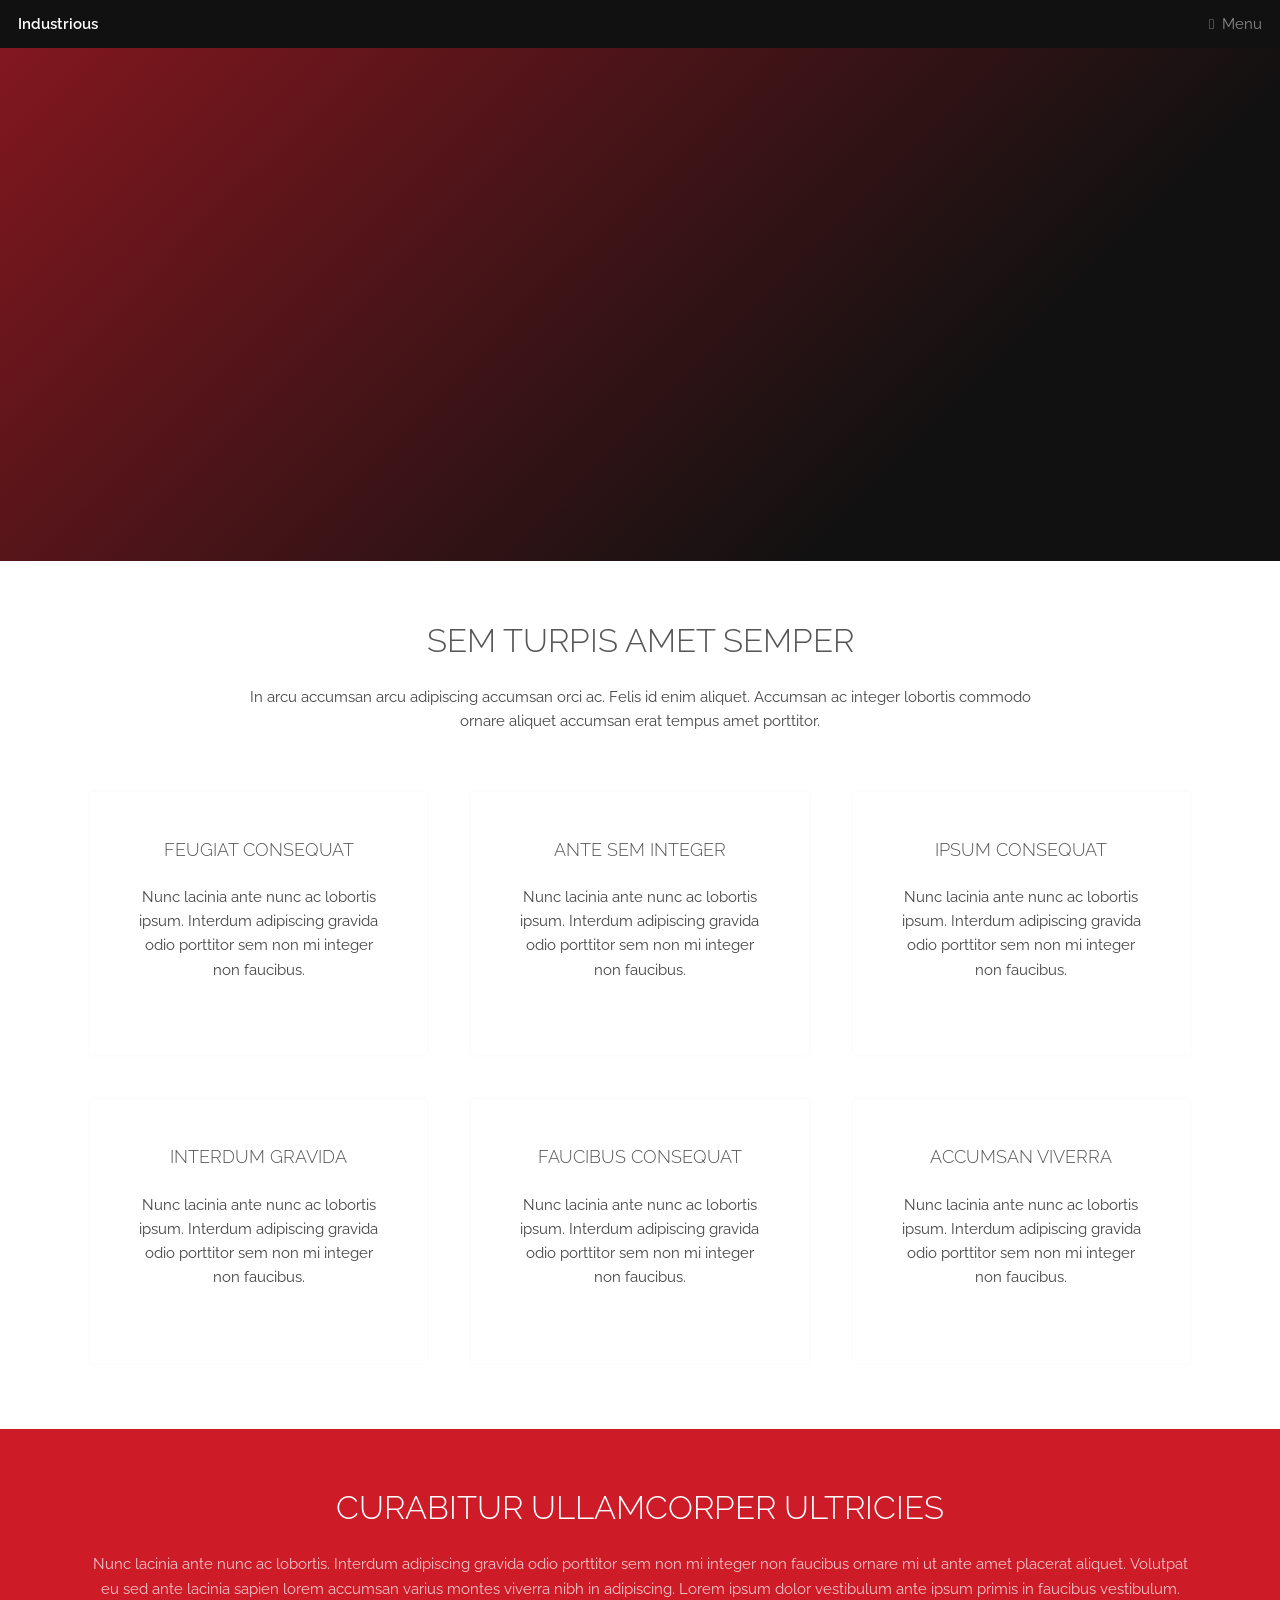
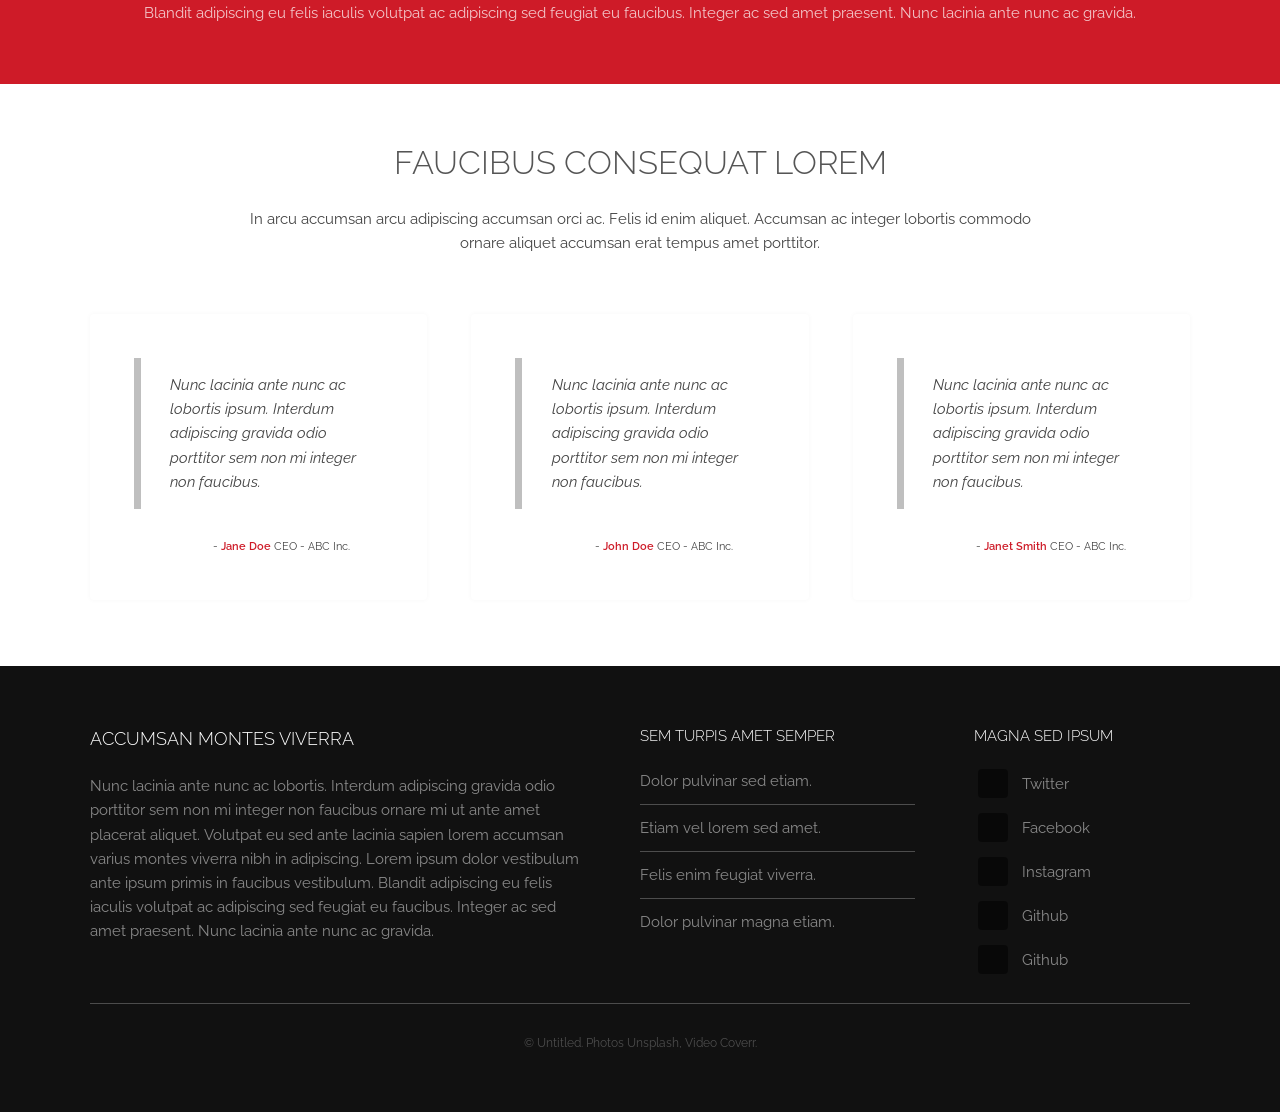
==== index.html @ 20a156a3 "website" ====
<!DOCTYPE HTML>
<!--
	Industrious by TEMPLATED
	templated.co @templatedco
	Released for free under the Creative Commons Attribution 3.0 license (templated.co/license)
-->
<html>
	<head>
		<title>Industrious by TEMPLATED</title>
		<meta charset="utf-8" />
		<meta name="viewport" content="width=device-width, initial-scale=1, user-scalable=no" />
		<meta name="description" content="" />
		<meta name="keywords" content="" />
		<link rel="stylesheet" href="assets/css/main.css" />
	</head>
	<body class="is-preload">

		<!-- Header -->
			<header id="header">
				<a class="logo" href="index.html">Industrious</a>
				<nav>
					<a href="#menu">Menu</a>
				</nav>
			</header>

		<!-- Nav -->
			<nav id="menu">
				<ul class="links">
					<li><a href="index.html">Home</a></li>
					<li><a href="elements.html">Elements</a></li>
					<li><a href="generic.html">Generic</a></li>
				</ul>
			</nav>

		<!-- Banner -->
			<section id="banner">
				<div class="inner">
					<h1>Industrious</h1>
					<p>A responsive business oriented template with a video background<br />
					designed by <a href="https://templated.co/">TEMPLATED</a> and released under the Creative Commons License.</p>
				</div>
				<video autoplay loop muted playsinline src="images/banner.mp4"></video>
			</section>

		<!-- Highlights -->
			<section class="wrapper">
				<div class="inner">
					<header class="special">
						<h2>Sem turpis amet semper</h2>
						<p>In arcu accumsan arcu adipiscing accumsan orci ac. Felis id enim aliquet. Accumsan ac integer lobortis commodo ornare aliquet accumsan erat tempus amet porttitor.</p>
					</header>
					<div class="highlights">
						<section>
							<div class="content">
								<header>
									<a href="#" class="icon fa-vcard-o"><span class="label">Icon</span></a>
									<h3>Feugiat consequat</h3>
								</header>
								<p>Nunc lacinia ante nunc ac lobortis ipsum. Interdum adipiscing gravida odio porttitor sem non mi integer non faucibus.</p>
							</div>
						</section>
						<section>
							<div class="content">
								<header>
									<a href="#" class="icon fa-files-o"><span class="label">Icon</span></a>
									<h3>Ante sem integer</h3>
								</header>
								<p>Nunc lacinia ante nunc ac lobortis ipsum. Interdum adipiscing gravida odio porttitor sem non mi integer non faucibus.</p>
							</div>
						</section>
						<section>
							<div class="content">
								<header>
									<a href="#" class="icon fa-floppy-o"><span class="label">Icon</span></a>
									<h3>Ipsum consequat</h3>
								</header>
								<p>Nunc lacinia ante nunc ac lobortis ipsum. Interdum adipiscing gravida odio porttitor sem non mi integer non faucibus.</p>
							</div>
						</section>
						<section>
							<div class="content">
								<header>
									<a href="#" class="icon fa-line-chart"><span class="label">Icon</span></a>
									<h3>Interdum gravida</h3>
								</header>
								<p>Nunc lacinia ante nunc ac lobortis ipsum. Interdum adipiscing gravida odio porttitor sem non mi integer non faucibus.</p>
							</div>
						</section>
						<section>
							<div class="content">
								<header>
									<a href="#" class="icon fa-paper-plane-o"><span class="label">Icon</span></a>
									<h3>Faucibus consequat</h3>
								</header>
								<p>Nunc lacinia ante nunc ac lobortis ipsum. Interdum adipiscing gravida odio porttitor sem non mi integer non faucibus.</p>
							</div>
						</section>
						<section>
							<div class="content">
								<header>
									<a href="#" class="icon fa-qrcode"><span class="label">Icon</span></a>
									<h3>Accumsan viverra</h3>
								</header>
								<p>Nunc lacinia ante nunc ac lobortis ipsum. Interdum adipiscing gravida odio porttitor sem non mi integer non faucibus.</p>
							</div>
						</section>
					</div>
				</div>
			</section>

		<!-- CTA -->
			<section id="cta" class="wrapper">
				<div class="inner">
					<h2>Curabitur ullamcorper ultricies</h2>
					<p>Nunc lacinia ante nunc ac lobortis. Interdum adipiscing gravida odio porttitor sem non mi integer non faucibus ornare mi ut ante amet placerat aliquet. Volutpat eu sed ante lacinia sapien lorem accumsan varius montes viverra nibh in adipiscing. Lorem ipsum dolor vestibulum ante ipsum primis in faucibus vestibulum. Blandit adipiscing eu felis iaculis volutpat ac adipiscing sed feugiat eu faucibus. Integer ac sed amet praesent. Nunc lacinia ante nunc ac gravida.</p>
				</div>
			</section>

		<!-- Testimonials -->
			<section class="wrapper">
				<div class="inner">
					<header class="special">
						<h2>Faucibus consequat lorem</h2>
						<p>In arcu accumsan arcu adipiscing accumsan orci ac. Felis id enim aliquet. Accumsan ac integer lobortis commodo ornare aliquet accumsan erat tempus amet porttitor.</p>
					</header>
					<div class="testimonials">
						<section>
							<div class="content">
								<blockquote>
									<p>Nunc lacinia ante nunc ac lobortis ipsum. Interdum adipiscing gravida odio porttitor sem non mi integer non faucibus.</p>
								</blockquote>
								<div class="author">
									<div class="image">
										<img src="images/pic01.jpg" alt="" />
									</div>
									<p class="credit">- <strong>Jane Doe</strong> <span>CEO - ABC Inc.</span></p>
								</div>
							</div>
						</section>
						<section>
							<div class="content">
								<blockquote>
									<p>Nunc lacinia ante nunc ac lobortis ipsum. Interdum adipiscing gravida odio porttitor sem non mi integer non faucibus.</p>
								</blockquote>
								<div class="author">
									<div class="image">
										<img src="images/pic03.jpg" alt="" />
									</div>
									<p class="credit">- <strong>John Doe</strong> <span>CEO - ABC Inc.</span></p>
								</div>
							</div>
						</section>
						<section>
							<div class="content">
								<blockquote>
									<p>Nunc lacinia ante nunc ac lobortis ipsum. Interdum adipiscing gravida odio porttitor sem non mi integer non faucibus.</p>
								</blockquote>
								<div class="author">
									<div class="image">
										<img src="images/pic02.jpg" alt="" />
									</div>
									<p class="credit">- <strong>Janet Smith</strong> <span>CEO - ABC Inc.</span></p>
								</div>
							</div>
						</section>
					</div>
				</div>
			</section>

		<!-- Footer -->
			<footer id="footer">
				<div class="inner">
					<div class="content">
						<section>
							<h3>Accumsan montes viverra</h3>
							<p>Nunc lacinia ante nunc ac lobortis. Interdum adipiscing gravida odio porttitor sem non mi integer non faucibus ornare mi ut ante amet placerat aliquet. Volutpat eu sed ante lacinia sapien lorem accumsan varius montes viverra nibh in adipiscing. Lorem ipsum dolor vestibulum ante ipsum primis in faucibus vestibulum. Blandit adipiscing eu felis iaculis volutpat ac adipiscing sed feugiat eu faucibus. Integer ac sed amet praesent. Nunc lacinia ante nunc ac gravida.</p>
						</section>
						<section>
							<h4>Sem turpis amet semper</h4>
							<ul class="alt">
								<li><a href="#">Dolor pulvinar sed etiam.</a></li>
								<li><a href="#">Etiam vel lorem sed amet.</a></li>
								<li><a href="#">Felis enim feugiat viverra.</a></li>
								<li><a href="#">Dolor pulvinar magna etiam.</a></li>
							</ul>
						</section>
						<section>
							<h4>Magna sed ipsum</h4>
							<ul class="plain">
								<li><a href="#"><i class="icon fa-twitter">&nbsp;</i>Twitter</a></li>
								<li><a href="#"><i class="icon fa-facebook">&nbsp;</i>Facebook</a></li>
								<li><a href="#"><i class="icon fa-instagram">&nbsp;</i>Instagram</a></li>
								<li><a href="#"><i class="icon fa-github">&nbsp;</i>Github</a></li>
								<li><a href="#"><i class="icon fa-github">&nbsp;</i>Github</a></li>
								<script async src="https://www.paypalobjects.com/js/external/paypal-button.min.js" type="text/javascript"></script>							</ul>
						</section>
					</div>
					<div class="copyright">
						&copy; Untitled. Photos <a href="https://unsplash.co">Unsplash</a>, Video <a href="https://coverr.co">Coverr</a>.
					</div>
				</div>
			</footer>

		<!-- Scripts -->
			<script src="assets/js/jquery.min.js"></script>
			<script src="assets/js/browser.min.js"></script>
			<script src="assets/js/breakpoints.min.js"></script>
			<script src="assets/js/util.js"></script>
			<script src="assets/js/main.js"></script>

	</body>
</html>
---- assets/css/main.css ----
@import url(font-awesome.min.css);
@import url("https://fonts.googleapis.com/css?family=Raleway:200,300,400,500,600");
/*
	Industrious by TEMPLATED
	templated.co @templatedco
	Released for free under the Creative Commons Attribution 3.0 license (templated.co/license)
*/
/* Basic */
@-ms-viewport {
  width: device-width; }
body {
  -ms-overflow-style: scrollbar; }

@media screen and (max-width: 480px) {
  html, body {
    min-width: 320px; } }
html {
  box-sizing: border-box; }

*, *:before, *:after {
  box-sizing: inherit; }

body {
  background: #ffffff; }
  body.is-preload *, body.is-preload *:before, body.is-preload *:after {
    -moz-animation: none !important;
    -webkit-animation: none !important;
    -ms-animation: none !important;
    animation: none !important;
    -moz-transition: none !important;
    -webkit-transition: none !important;
    -ms-transition: none !important;
    transition: none !important; }

html, body, div, span, applet, object,
iframe, h1, h2, h3, h4, h5, h6, p, blockquote,
pre, a, abbr, acronym, address, big, cite,
code, del, dfn, em, img, ins, kbd, q, s, samp,
small, strike, strong, sub, sup, tt, var, b,
u, i, center, dl, dt, dd, ol, ul, li, fieldset,
form, label, legend, table, caption, tbody,
tfoot, thead, tr, th, td, article, aside,
canvas, details, embed, figure, figcaption,
footer, header, hgroup, menu, nav, output, ruby,
section, summary, time, mark, audio, video {
  margin: 0;
  padding: 0;
  border: 0;
  font-size: 100%;
  font: inherit;
  vertical-align: baseline; }

article, aside, details, figcaption, figure,
footer, header, hgroup, menu, nav, section {
  display: block; }

body {
  line-height: 1; }

ol, ul {
  list-style: none; }

blockquote, q {
  quotes: none; }
  blockquote:before, blockquote:after, q:before, q:after {
    content: '';
    content: none; }

table {
  border-collapse: collapse;
  border-spacing: 0; }

body {
  -webkit-text-size-adjust: none; }

mark {
  background-color: transparent;
  color: inherit; }

input::-moz-focus-inner {
  border: 0;
  padding: 0; }

input, select, textarea {
  -moz-appearance: none;
  -webkit-appearance: none;
  -ms-appearance: none;
  appearance: none; }

/* Typography */
html {
  font-size: 13pt; }
  @media screen and (max-width: 1680px) {
    html {
      font-size: 11pt; } }
  @media screen and (max-width: 980px) {
    html {
      font-size: 12pt; } }
  @media screen and (max-width: 480px) {
    html {
      font-size: 11pt; } }

body {
  background-color: #ffffff;
  color: #444444; }

body, input, select, textarea {
  font-family: "Raleway", Arial, Helvetica, sans-serif;
  font-weight: 400;
  font-size: 1rem;
  line-height: 1.65; }

a {
  -moz-transition: color 0.2s ease-in-out;
  -webkit-transition: color 0.2s ease-in-out;
  -ms-transition: color 0.2s ease-in-out;
  transition: color 0.2s ease-in-out;
  text-decoration: underline; }
  a:hover {
    text-decoration: none; }

strong, b {
  font-weight: 600; }

em, i {
  font-style: italic; }

p {
  margin: 0 0 2rem 0; }

header.special {
  text-align: center;
  margin-bottom: 4rem; }
  header.special p {
    max-width: 75%;
    margin-left: auto;
    margin-right: auto; }

h1, h2, h3, h4, h5, h6 {
  font-weight: 300;
  line-height: 1.5;
  text-transform: uppercase;
  margin: 0 0 1.5rem 0; }
  h1 a, h2 a, h3 a, h4 a, h5 a, h6 a {
    color: inherit;
    text-decoration: none; }

h1 {
  font-size: 3rem;
  line-height: 1.2; }

h2 {
  font-size: 2.25rem;
  line-height: 1.3; }

h3 {
  font-size: 1.25rem; }

h4 {
  font-size: 1rem; }

h5 {
  font-size: 0.9rem; }

h6 {
  font-size: 0.7rem; }

@media screen and (max-width: 736px) {
  h1 {
    font-size: 2.75rem;
    line-height: 1.3; }

  h2 {
    font-size: 1.75rem;
    line-height: 1.5; }

  h3 {
    font-size: 1.25rem; } }
sub {
  font-size: 0.8rem;
  position: relative;
  top: 0.5rem; }

sup {
  font-size: 0.8rem;
  position: relative;
  top: -0.5rem; }

blockquote {
  border-left: solid 0.5rem;
  font-style: italic;
  margin: 0 0 2rem 0;
  padding: 1rem 0 1rem 2rem; }

code {
  border-radius: 4px;
  border: solid 1px;
  font-family: "Courier New", monospace;
  font-size: 0.9rem;
  margin: 0 0.25rem;
  padding: 0.25rem 0.65rem; }

pre {
  -webkit-overflow-scrolling: touch;
  font-family: "Courier New", monospace;
  font-size: 0.9rem;
  margin: 0 0 2rem 0; }
  pre code {
    display: block;
    line-height: 1.75;
    padding: 1rem 1.5rem;
    overflow-x: auto; }

hr {
  border: 0;
  border-bottom: solid 1px;
  margin: 2rem 0; }
  hr.major {
    margin: 4rem 0; }

input, select, textarea {
  color: #555555; }

a {
  color: #ce1b28; }

strong, b {
  color: #555555; }

h1, h2, h3, h4, h5, h6 {
  color: #555555; }

blockquote {
  border-left-color: rgba(0, 0, 0, 0.25); }

code {
  background: rgba(0, 0, 0, 0.075);
  border-color: rgba(0, 0, 0, 0.25); }

hr {
  border-bottom-color: rgba(0, 0, 0, 0.25); }

/* Inner */
.inner {
  margin: 0 auto;
  width: 75rem;
  max-width: calc(100% - 6rem); }
  @media screen and (max-width: 480px) {
    .inner {
      max-width: calc(100% - 3rem); } }

/* Button */
input[type="submit"],
input[type="reset"],
input[type="button"],
button,
.button {
  -moz-appearance: none;
  -webkit-appearance: none;
  -ms-appearance: none;
  appearance: none;
  -moz-transition: background-color 0.2s ease-in-out, box-shadow 0.2s ease-in-out, color 0.2s ease-in-out;
  -webkit-transition: background-color 0.2s ease-in-out, box-shadow 0.2s ease-in-out, color 0.2s ease-in-out;
  -ms-transition: background-color 0.2s ease-in-out, box-shadow 0.2s ease-in-out, color 0.2s ease-in-out;
  transition: background-color 0.2s ease-in-out, box-shadow 0.2s ease-in-out, color 0.2s ease-in-out;
  border: 0;
  border-radius: 4px;
  cursor: pointer;
  display: inline-block;
  font-weight: 600;
  height: 3.25rem;
  line-height: 3.25rem;
  padding: 0 1.75rem;
  text-align: center;
  text-decoration: none;
  white-space: nowrap; }
  input[type="submit"].small,
  input[type="reset"].small,
  input[type="button"].small,
  button.small,
  .button.small {
    font-size: 0.8rem;
    height: 2.4375rem;
    line-height: 2.4375rem;
    padding: 0 1.25rem; }
  input[type="submit"].large,
  input[type="reset"].large,
  input[type="button"].large,
  button.large,
  .button.large {
    font-size: 1.35rem;
    height: 4.0625rem;
    line-height: 4.0625rem;
    padding: 0 2rem; }
  input[type="submit"].wide,
  input[type="reset"].wide,
  input[type="button"].wide,
  button.wide,
  .button.wide {
    min-width: 13rem; }
  input[type="submit"].icon:before,
  input[type="reset"].icon:before,
  input[type="button"].icon:before,
  button.icon:before,
  .button.icon:before {
    margin-right: 0.5rem; }
  input[type="submit"].fit,
  input[type="reset"].fit,
  input[type="button"].fit,
  button.fit,
  .button.fit {
    width: 100%; }
  input[type="submit"].disabled, input[type="submit"]:disabled,
  input[type="reset"].disabled,
  input[type="reset"]:disabled,
  input[type="button"].disabled,
  input[type="button"]:disabled,
  button.disabled,
  button:disabled,
  .button.disabled,
  .button:disabled {
    pointer-events: none;
    opacity: 0.25; }

input[type="submit"],
input[type="reset"],
input[type="button"],
button,
.button {
  background-color: transparent;
  box-shadow: inset 0 0 0 1px #555555;
  color: #555555 !important; }
  input[type="submit"]:hover,
  input[type="reset"]:hover,
  input[type="button"]:hover,
  button:hover,
  .button:hover {
    box-shadow: inset 0 0 0 1px #ce1b28;
    color: #ce1b28 !important; }
    input[type="submit"]:hover:active,
    input[type="reset"]:hover:active,
    input[type="button"]:hover:active,
    button:hover:active,
    .button:hover:active {
      background-color: rgba(206, 27, 40, 0.25); }
  input[type="submit"].primary,
  input[type="reset"].primary,
  input[type="button"].primary,
  button.primary,
  .button.primary {
    box-shadow: none;
    background-color: #ce1b28;
    color: #ffffff !important; }
    input[type="submit"].primary:hover,
    input[type="reset"].primary:hover,
    input[type="button"].primary:hover,
    button.primary:hover,
    .button.primary:hover {
      background-color: #e2212f;
      box-shadow: none; }
      input[type="submit"].primary:hover:active,
      input[type="reset"].primary:hover:active,
      input[type="button"].primary:hover:active,
      button.primary:hover:active,
      .button.primary:hover:active {
        background-color: #b71824; }

/* Form */
form {
  margin: 0 0 2rem 0; }

input[type="text"],
input[type="password"],
input[type="email"],
input[type="tel"],
input[type="search"],
input[type="url"],
select,
textarea {
  -moz-appearance: none;
  -webkit-appearance: none;
  -ms-appearance: none;
  appearance: none;
  border-radius: 4px;
  border: none;
  border: solid 1px;
  color: inherit;
  display: block;
  outline: 0;
  padding: 0 1rem;
  text-decoration: none;
  width: 100%; }
  input[type="text"]:invalid,
  input[type="password"]:invalid,
  input[type="email"]:invalid,
  input[type="tel"]:invalid,
  input[type="search"]:invalid,
  input[type="url"]:invalid,
  select:invalid,
  textarea:invalid {
    box-shadow: none; }

label {
  display: block;
  font-size: 1rem;
  font-weight: 600;
  margin: 0 0 1rem 0; }

input[type="text"],
input[type="password"],
input[type="email"],
input[type="tel"],
input[type="search"],
input[type="url"] {
  height: 3.25rem; }

select {
  background-size: 1.25rem;
  background-repeat: no-repeat;
  background-position: calc(100% - 1rem) center;
  height: 3.25rem;
  padding-right: 3.25rem;
  text-overflow: ellipsis; }
  select:focus::-ms-value {
    background-color: transparent; }
  select::-ms-expand {
    display: none; }

textarea {
  padding: 0.75rem 1rem; }

input[type="checkbox"],
input[type="radio"] {
  -moz-appearance: none;
  -webkit-appearance: none;
  -ms-appearance: none;
  appearance: none;
  display: block;
  float: left;
  margin-right: -2rem;
  opacity: 0;
  width: 1rem;
  z-index: -1; }
  input[type="checkbox"] + label,
  input[type="radio"] + label {
    text-decoration: none;
    cursor: pointer;
    display: inline-block;
    font-size: 1rem;
    font-weight: 400;
    padding-left: 2.825rem;
    padding-right: 0.875rem;
    position: relative; }
    input[type="checkbox"] + label:before,
    input[type="radio"] + label:before {
      -moz-osx-font-smoothing: grayscale;
      -webkit-font-smoothing: antialiased;
      font-family: FontAwesome;
      font-style: normal;
      font-weight: normal;
      text-transform: none !important; }
    input[type="checkbox"] + label:before,
    input[type="radio"] + label:before {
      border-radius: 4px;
      border: solid 1px;
      content: '';
      display: inline-block;
      height: 1.95rem;
      left: 0;
      line-height: 1.86875rem;
      position: absolute;
      text-align: center;
      top: -0.1625rem;
      width: 1.95rem; }
  input[type="checkbox"]:checked + label:before,
  input[type="radio"]:checked + label:before {
    content: '\f00c'; }

input[type="checkbox"] + label:before {
  border-radius: 4px; }

input[type="radio"] + label:before {
  border-radius: 100%; }

::-webkit-input-placeholder {
  opacity: 1.0; }

:-moz-placeholder {
  opacity: 1.0; }

::-moz-placeholder {
  opacity: 1.0; }

:-ms-input-placeholder {
  opacity: 1.0; }

label {
  color: #555555; }

input[type="text"],
input[type="password"],
input[type="email"],
input[type="tel"],
input[type="search"],
input[type="url"],
select,
textarea {
  background-color: rgba(0, 0, 0, 0.075);
  border-color: rgba(0, 0, 0, 0.25); }
  input[type="text"]:focus,
  input[type="password"]:focus,
  input[type="email"]:focus,
  input[type="tel"]:focus,
  input[type="search"]:focus,
  input[type="url"]:focus,
  select:focus,
  textarea:focus {
    border-color: #ce1b28;
    box-shadow: 0 0 0 1px #ce1b28; }

select {
  background-image: url("data:image/svg+xml;charset=utf8,%3Csvg xmlns='http://www.w3.org/2000/svg' width='40' height='40' preserveAspectRatio='none' viewBox='0 0 40 40'%3E%3Cpath d='M9.4,12.3l10.4,10.4l10.4-10.4c0.2-0.2,0.5-0.4,0.9-0.4c0.3,0,0.6,0.1,0.9,0.4l3.3,3.3c0.2,0.2,0.4,0.5,0.4,0.9 c0,0.4-0.1,0.6-0.4,0.9L20.7,31.9c-0.2,0.2-0.5,0.4-0.9,0.4c-0.3,0-0.6-0.1-0.9-0.4L4.3,17.3c-0.2-0.2-0.4-0.5-0.4-0.9 c0-0.4,0.1-0.6,0.4-0.9l3.3-3.3c0.2-0.2,0.5-0.4,0.9-0.4S9.1,12.1,9.4,12.3z' fill='rgba(0, 0, 0, 0.25)' /%3E%3C/svg%3E"); }
  select option {
    color: #444444;
    background-color: #ffffff; }

input[type="checkbox"] + label,
input[type="radio"] + label {
  color: #444444; }
  input[type="checkbox"] + label:before,
  input[type="radio"] + label:before {
    background: rgba(0, 0, 0, 0.075);
    border-color: rgba(0, 0, 0, 0.25); }
input[type="checkbox"]:checked + label:before,
input[type="radio"]:checked + label:before {
  background-color: #ce1b28;
  border-color: #ce1b28;
  color: #ffffff; }
input[type="checkbox"]:focus + label:before,
input[type="radio"]:focus + label:before {
  border-color: #ce1b28;
  box-shadow: 0 0 0 1px #ce1b28; }

::-webkit-input-placeholder {
  color: #bbbbbb !important; }

:-moz-placeholder {
  color: #bbbbbb !important; }

::-moz-placeholder {
  color: #bbbbbb !important; }

:-ms-input-placeholder {
  color: #bbbbbb !important; }

/* List */
ol {
  list-style: decimal;
  margin: 0 0 2rem 0;
  padding-left: 1.25rem; }
  ol li {
    padding-left: 0.25rem; }

ul {
  list-style: disc;
  margin: 0 0 2rem 0;
  padding-left: 1rem; }
  ul li {
    padding-left: 0.325rem; }
  ul.plain {
    list-style: none;
    padding-left: 0; }
    ul.plain li {
      margin-bottom: 1rem; }
      ul.plain li .icon {
        border-radius: 4px;
        color: #ffffff;
        display: inline-block;
        margin-right: 1rem;
        text-align: center;
        width: 2rem;
        height: 2rem;
        line-height: 2rem;
        background: rgba(0, 0, 0, 0.5); }
  ul.alt {
    list-style: none;
    padding-left: 0; }
    ul.alt li {
      border-top: solid 1px;
      padding: 0.75rem 0; }
      ul.alt li:first-child {
        border-top: 0;
        padding-top: 0; }
      ul.alt li:last-child {
        padding-bottom: 0; }

dl {
  margin: 0 0 2rem 0; }
  dl dt {
    display: block;
    font-weight: 600;
    margin: 0 0 1rem 0; }
  dl dd {
    margin-left: 1.5rem; }

ul.alt li {
  border-top-color: rgba(0, 0, 0, 0.25); }

/* Table */
.table-wrapper {
  -webkit-overflow-scrolling: touch;
  overflow-x: auto; }

table {
  margin: 0 0 2rem 0;
  width: 100%; }
  table tbody tr {
    border: solid 1px;
    border-left: 0;
    border-right: 0; }
  table td {
    padding: 0.75rem 0.75rem; }
  table th {
    font-size: 0.9rem;
    font-weight: 600;
    padding: 0 0.75rem 0.75rem 0.75rem;
    text-align: left; }
  table thead {
    border-bottom: solid 2px; }
  table tfoot {
    border-top: solid 2px; }
  table.alt {
    border-collapse: separate; }
    table.alt tbody tr td {
      border: solid 1px;
      border-left-width: 0;
      border-top-width: 0; }
      table.alt tbody tr td:first-child {
        border-left-width: 1px; }
    table.alt tbody tr:first-child td {
      border-top-width: 1px; }
    table.alt thead {
      border-bottom: 0; }
    table.alt tfoot {
      border-top: 0; }

table tbody tr {
  border-color: rgba(0, 0, 0, 0.25); }
  table tbody tr:nth-child(2n + 1) {
    background-color: rgba(0, 0, 0, 0.075); }
table th {
  color: #555555; }
table thead {
  border-bottom-color: rgba(0, 0, 0, 0.25); }
table tfoot {
  border-top-color: rgba(0, 0, 0, 0.25); }
table.alt tbody tr td {
  border-color: rgba(0, 0, 0, 0.25); }

/* Highlights */
.highlights {
  width: 100%;
  margin: 2.5rem 0;
  display: -moz-flex;
  display: -webkit-flex;
  display: -ms-flex;
  display: flex;
  -moz-flex-wrap: wrap;
  -webkit-flex-wrap: wrap;
  -ms-flex-wrap: wrap;
  flex-wrap: wrap;
  -moz-align-items: -moz-stretch;
  -webkit-align-items: -webkit-stretch;
  -ms-align-items: -ms-stretch;
  align-items: stretch; }
  .highlights > * {
    -moz-flex-shrink: 1;
    -webkit-flex-shrink: 1;
    -ms-flex-shrink: 1;
    flex-shrink: 1;
    -moz-flex-grow: 0;
    -webkit-flex-grow: 0;
    -ms-flex-grow: 0;
    flex-grow: 0; }
  .highlights > * {
    width: 33.3333333333%; }
  .highlights > * {
    padding: 1.5rem;
    width: calc(33.3333333333% + 1rem); }
  .highlights > :nth-child(-n + 3) {
    padding-top: 0; }
  .highlights > :nth-last-child(-n + 3) {
    padding-bottom: 0; }
  .highlights > :nth-child(3n + 1) {
    padding-left: 0; }
  .highlights > :nth-child(3n) {
    padding-right: 0; }
  .highlights > :nth-child(3n + 1),
  .highlights > :nth-child(3n) {
    width: calc(33.3333333333% + -0.5rem); }
  .highlights .content {
    border-radius: 4px;
    height: 100%;
    padding: 3rem;
    text-align: center; }
    .highlights .content .icon {
      font-size: 5rem; }
  .highlights > div > :last-child {
    margin-bottom: 0; }
  @media screen and (max-width: 980px) {
    .highlights > * {
      width: 50%; }
    .highlights > * {
      padding: 1rem;
      width: calc(33.3333333333% + 0.6666666667rem); }
    .highlights > :nth-child(-n + 3) {
      padding-top: 1rem; }
    .highlights > :nth-last-child(-n + 3) {
      padding-bottom: 1rem; }
    .highlights > :nth-child(3n + 1) {
      padding-left: 1rem; }
    .highlights > :nth-child(3n) {
      padding-right: 1rem; }
    .highlights > :nth-child(3n + 1),
    .highlights > :nth-child(3n) {
      padding: 1rem;
      width: calc(50% + 1rem); }
    .highlights > * {
      padding: 1rem;
      width: calc(50% + 1rem); }
    .highlights > :nth-child(-n + 2) {
      padding-top: 0; }
    .highlights > :nth-last-child(-n + 2) {
      padding-bottom: 0; }
    .highlights > :nth-child(2n + 1) {
      padding-left: 0; }
    .highlights > :nth-child(2n) {
      padding-right: 0; }
    .highlights > :nth-child(2n + 1),
    .highlights > :nth-child(2n) {
      width: calc(50% + 0rem); }
    .highlights .content {
      padding: 2rem; } }
  @media screen and (max-width: 736px) {
    .highlights > * {
      width: 100%; }
    .highlights > * {
      padding: 1rem;
      width: calc(33.3333333333% + 0.6666666667rem); }
    .highlights > :nth-child(-n + 3) {
      padding-top: 1rem; }
    .highlights > :nth-last-child(-n + 3) {
      padding-bottom: 1rem; }
    .highlights > :nth-child(3n + 1) {
      padding-left: 1rem; }
    .highlights > :nth-child(3n) {
      padding-right: 1rem; }
    .highlights > :nth-child(3n + 1),
    .highlights > :nth-child(3n) {
      padding: 1rem;
      width: calc(100% + 2rem); }
    .highlights > * {
      padding: 1rem;
      width: calc(50% + 1rem); }
    .highlights > :nth-child(-n + 2) {
      padding-top: 1rem; }
    .highlights > :nth-last-child(-n + 2) {
      padding-bottom: 1rem; }
    .highlights > :nth-child(2n + 1) {
      padding-left: 1rem; }
    .highlights > :nth-child(2n) {
      padding-right: 1rem; }
    .highlights > :nth-child(2n + 1),
    .highlights > :nth-child(2n) {
      padding: 1rem;
      width: calc(100% + 2rem); }
    .highlights > * {
      padding: 1rem;
      width: calc(100% + 2rem); }
    .highlights > :nth-child(-n + 1) {
      padding-top: 0; }
    .highlights > :nth-last-child(-n + 1) {
      padding-bottom: 0; }
    .highlights > :nth-child(1n + 1) {
      padding-left: 0; }
    .highlights > :nth-child(1n) {
      padding-right: 0; }
    .highlights > :nth-child(1n + 1),
    .highlights > :nth-child(1n) {
      width: calc(100% + 1rem); } }

.highlights .content {
  background: #ffffff;
  box-shadow: 0px 0px 4px 1px rgba(0, 0, 0, 0.025); }

/* Testimonials */
.testimonials {
  margin: 2.5rem 0;
  width: 100%;
  display: -moz-flex;
  display: -webkit-flex;
  display: -ms-flex;
  display: flex;
  -moz-flex-wrap: wrap;
  -webkit-flex-wrap: wrap;
  -ms-flex-wrap: wrap;
  flex-wrap: wrap;
  -moz-align-items: -moz-stretch;
  -webkit-align-items: -webkit-stretch;
  -ms-align-items: -ms-stretch;
  align-items: stretch; }
  .testimonials > * {
    -moz-flex-shrink: 1;
    -webkit-flex-shrink: 1;
    -ms-flex-shrink: 1;
    flex-shrink: 1;
    -moz-flex-grow: 0;
    -webkit-flex-grow: 0;
    -ms-flex-grow: 0;
    flex-grow: 0; }
  .testimonials > * {
    width: 33.3333333333%; }
  .testimonials > * {
    padding: 1.5rem;
    width: calc(33.3333333333% + 1rem); }
  .testimonials > :nth-child(-n + 3) {
    padding-top: 0; }
  .testimonials > :nth-last-child(-n + 3) {
    padding-bottom: 0; }
  .testimonials > :nth-child(3n + 1) {
    padding-left: 0; }
  .testimonials > :nth-child(3n) {
    padding-right: 0; }
  .testimonials > :nth-child(3n + 1),
  .testimonials > :nth-child(3n) {
    width: calc(33.3333333333% + -0.5rem); }
  .testimonials .content {
    border-radius: 4px;
    height: 100%;
    padding: 3rem; }
    .testimonials .content .author {
      display: -moz-flex;
      display: -webkit-flex;
      display: -ms-flex;
      display: flex;
      -moz-align-items: center;
      -webkit-align-items: center;
      -ms-align-items: center;
      align-items: center; }
      .testimonials .content .author blockquote {
        margin: 0; }
      .testimonials .content .author .image {
        margin-right: 2rem;
        width: 20%; }
        .testimonials .content .author .image img {
          border-radius: 100%;
          max-width: 100%; }
    .testimonials .content .credit {
      font-size: 0.75rem; }
    .testimonials .content p:last-child {
      margin: 0; }
  .testimonials > div > :last-child {
    margin-bottom: 0; }
  @media screen and (max-width: 980px) {
    .testimonials > * {
      width: 50%; }
    .testimonials > * {
      padding: 1rem;
      width: calc(33.3333333333% + 0.6666666667rem); }
    .testimonials > :nth-child(-n + 3) {
      padding-top: 1rem; }
    .testimonials > :nth-last-child(-n + 3) {
      padding-bottom: 1rem; }
    .testimonials > :nth-child(3n + 1) {
      padding-left: 1rem; }
    .testimonials > :nth-child(3n) {
      padding-right: 1rem; }
    .testimonials > :nth-child(3n + 1),
    .testimonials > :nth-child(3n) {
      padding: 1rem;
      width: calc(50% + 1rem); }
    .testimonials > * {
      padding: 1rem;
      width: calc(50% + 1rem); }
    .testimonials > :nth-child(-n + 2) {
      padding-top: 0; }
    .testimonials > :nth-last-child(-n + 2) {
      padding-bottom: 0; }
    .testimonials > :nth-child(2n + 1) {
      padding-left: 0; }
    .testimonials > :nth-child(2n) {
      padding-right: 0; }
    .testimonials > :nth-child(2n + 1),
    .testimonials > :nth-child(2n) {
      width: calc(50% + 0rem); }
    .testimonials .content {
      padding: 2rem; } }
  @media screen and (max-width: 736px) {
    .testimonials > * {
      width: 100%; }
    .testimonials > * {
      padding: 1rem;
      width: calc(33.3333333333% + 0.6666666667rem); }
    .testimonials > :nth-child(-n + 3) {
      padding-top: 1rem; }
    .testimonials > :nth-last-child(-n + 3) {
      padding-bottom: 1rem; }
    .testimonials > :nth-child(3n + 1) {
      padding-left: 1rem; }
    .testimonials > :nth-child(3n) {
      padding-right: 1rem; }
    .testimonials > :nth-child(3n + 1),
    .testimonials > :nth-child(3n) {
      padding: 1rem;
      width: calc(100% + 2rem); }
    .testimonials > * {
      padding: 1rem;
      width: calc(50% + 1rem); }
    .testimonials > :nth-child(-n + 2) {
      padding-top: 1rem; }
    .testimonials > :nth-last-child(-n + 2) {
      padding-bottom: 1rem; }
    .testimonials > :nth-child(2n + 1) {
      padding-left: 1rem; }
    .testimonials > :nth-child(2n) {
      padding-right: 1rem; }
    .testimonials > :nth-child(2n + 1),
    .testimonials > :nth-child(2n) {
      padding: 1rem;
      width: calc(100% + 2rem); }
    .testimonials > * {
      padding: 1rem;
      width: calc(100% + 2rem); }
    .testimonials > :nth-child(-n + 1) {
      padding-top: 0; }
    .testimonials > :nth-last-child(-n + 1) {
      padding-bottom: 0; }
    .testimonials > :nth-child(1n + 1) {
      padding-left: 0; }
    .testimonials > :nth-child(1n) {
      padding-right: 0; }
    .testimonials > :nth-child(1n + 1),
    .testimonials > :nth-child(1n) {
      width: calc(100% + 1rem); } }

.testimonials .content {
  background: #ffffff;
  box-shadow: 0px 0px 4px 1px rgba(0, 0, 0, 0.025); }
  .testimonials .content .credit strong {
    color: #ce1b28; }

/* Actions */
ul.actions {
  display: -moz-flex;
  display: -webkit-flex;
  display: -ms-flex;
  display: flex;
  cursor: default;
  list-style: none;
  margin-left: -1rem;
  padding-left: 0; }
  ul.actions li {
    padding: 0 0 0 1rem;
    vertical-align: middle; }
  ul.actions.special {
    -moz-justify-content: center;
    -webkit-justify-content: center;
    -ms-justify-content: center;
    justify-content: center;
    width: calc(100% + 1rem); }
  ul.actions.stacked {
    -moz-flex-direction: column;
    -webkit-flex-direction: column;
    -ms-flex-direction: column;
    flex-direction: column;
    margin-left: 0; }
    ul.actions.stacked li {
      padding: 1.3rem 0 0 0; }
      ul.actions.stacked li:first-child {
        padding-top: 0; }
  ul.actions.fit {
    width: calc(100% + 1rem); }
    ul.actions.fit li {
      -moz-flex-grow: 1;
      -webkit-flex-grow: 1;
      -ms-flex-grow: 1;
      flex-grow: 1;
      -moz-flex-shrink: 1;
      -webkit-flex-shrink: 1;
      -ms-flex-shrink: 1;
      flex-shrink: 1;
      width: 100%; }
      ul.actions.fit li > * {
        width: 100%; }
    ul.actions.fit.stacked {
      width: 100%; }
  @media screen and (max-width: 480px) {
    ul.actions:not(.fixed) {
      -moz-flex-direction: column;
      -webkit-flex-direction: column;
      -ms-flex-direction: column;
      flex-direction: column;
      margin-left: 0;
      width: 100% !important; }
      ul.actions:not(.fixed) li {
        -moz-flex-grow: 1;
        -webkit-flex-grow: 1;
        -ms-flex-grow: 1;
        flex-grow: 1;
        -moz-flex-shrink: 1;
        -webkit-flex-shrink: 1;
        -ms-flex-shrink: 1;
        flex-shrink: 1;
        padding: 1rem 0 0 0;
        text-align: center;
        width: 100%; }
        ul.actions:not(.fixed) li > * {
          width: 100%; }
        ul.actions:not(.fixed) li:first-child {
          padding-top: 0; }
        ul.actions:not(.fixed) li input[type="submit"],
        ul.actions:not(.fixed) li input[type="reset"],
        ul.actions:not(.fixed) li input[type="button"],
        ul.actions:not(.fixed) li button,
        ul.actions:not(.fixed) li .button {
          width: 100%; }
          ul.actions:not(.fixed) li input[type="submit"].icon:before,
          ul.actions:not(.fixed) li input[type="reset"].icon:before,
          ul.actions:not(.fixed) li input[type="button"].icon:before,
          ul.actions:not(.fixed) li button.icon:before,
          ul.actions:not(.fixed) li .button.icon:before {
            margin-left: -0.5rem; } }

/* Grid */
.row {
  display: flex;
  flex-wrap: wrap;
  box-sizing: border-box; }
  .row > * {
    box-sizing: border-box; }
  .row.gtr-uniform > * > :last-child {
    margin-bottom: 0; }

.row > .imp {
  order: -1; }
.row > .col-1 {
  width: 8.3333333333%; }
.row > .off-1 {
  margin-left: 8.3333333333%; }
.row > .col-2 {
  width: 16.6666666667%; }
.row > .off-2 {
  margin-left: 16.6666666667%; }
.row > .col-3 {
  width: 25%; }
.row > .off-3 {
  margin-left: 25%; }
.row > .col-4 {
  width: 33.3333333333%; }
.row > .off-4 {
  margin-left: 33.3333333333%; }
.row > .col-5 {
  width: 41.6666666667%; }
.row > .off-5 {
  margin-left: 41.6666666667%; }
.row > .col-6 {
  width: 50%; }
.row > .off-6 {
  margin-left: 50%; }
.row > .col-7 {
  width: 58.3333333333%; }
.row > .off-7 {
  margin-left: 58.3333333333%; }
.row > .col-8 {
  width: 66.6666666667%; }
.row > .off-8 {
  margin-left: 66.6666666667%; }
.row > .col-9 {
  width: 75%; }
.row > .off-9 {
  margin-left: 75%; }
.row > .col-10 {
  width: 83.3333333333%; }
.row > .off-10 {
  margin-left: 83.3333333333%; }
.row > .col-11 {
  width: 91.6666666667%; }
.row > .off-11 {
  margin-left: 91.6666666667%; }
.row > .col-12 {
  width: 100%; }
.row > .off-12 {
  margin-left: 100%; }
.row.gtr-0 {
  margin-top: 0;
  margin-left: 0rem; }
  .row.gtr-0 > * {
    padding: 0 0 0 0rem; }
  .row.gtr-0.gtr-uniform {
    margin-top: 0rem; }
    .row.gtr-0.gtr-uniform > * {
      padding-top: 0rem; }
.row.gtr-25 {
  margin-top: 0;
  margin-left: -0.75rem; }
  .row.gtr-25 > * {
    padding: 0 0 0 0.75rem; }
  .row.gtr-25.gtr-uniform {
    margin-top: -0.75rem; }
    .row.gtr-25.gtr-uniform > * {
      padding-top: 0.75rem; }
.row.gtr-50 {
  margin-top: 0;
  margin-left: -1.5rem; }
  .row.gtr-50 > * {
    padding: 0 0 0 1.5rem; }
  .row.gtr-50.gtr-uniform {
    margin-top: -1.5rem; }
    .row.gtr-50.gtr-uniform > * {
      padding-top: 1.5rem; }
.row {
  margin-top: 0;
  margin-left: -3rem; }
  .row > * {
    padding: 0 0 0 3rem; }
  .row.gtr-uniform {
    margin-top: -3rem; }
    .row.gtr-uniform > * {
      padding-top: 3rem; }
.row.gtr-150 {
  margin-top: 0;
  margin-left: -4.5rem; }
  .row.gtr-150 > * {
    padding: 0 0 0 4.5rem; }
  .row.gtr-150.gtr-uniform {
    margin-top: -4.5rem; }
    .row.gtr-150.gtr-uniform > * {
      padding-top: 4.5rem; }
.row.gtr-200 {
  margin-top: 0;
  margin-left: -6rem; }
  .row.gtr-200 > * {
    padding: 0 0 0 6rem; }
  .row.gtr-200.gtr-uniform {
    margin-top: -6rem; }
    .row.gtr-200.gtr-uniform > * {
      padding-top: 6rem; }

@media screen and (max-width: 1680px) {
  .row {
    display: flex;
    flex-wrap: wrap;
    box-sizing: border-box; }
    .row > * {
      box-sizing: border-box; }
    .row.gtr-uniform > * > :last-child {
      margin-bottom: 0; }

  .row > .imp-xlarge {
    order: -1; }
  .row > .col-1-xlarge {
    width: 8.3333333333%; }
  .row > .off-1-xlarge {
    margin-left: 8.3333333333%; }
  .row > .col-2-xlarge {
    width: 16.6666666667%; }
  .row > .off-2-xlarge {
    margin-left: 16.6666666667%; }
  .row > .col-3-xlarge {
    width: 25%; }
  .row > .off-3-xlarge {
    margin-left: 25%; }
  .row > .col-4-xlarge {
    width: 33.3333333333%; }
  .row > .off-4-xlarge {
    margin-left: 33.3333333333%; }
  .row > .col-5-xlarge {
    width: 41.6666666667%; }
  .row > .off-5-xlarge {
    margin-left: 41.6666666667%; }
  .row > .col-6-xlarge {
    width: 50%; }
  .row > .off-6-xlarge {
    margin-left: 50%; }
  .row > .col-7-xlarge {
    width: 58.3333333333%; }
  .row > .off-7-xlarge {
    margin-left: 58.3333333333%; }
  .row > .col-8-xlarge {
    width: 66.6666666667%; }
  .row > .off-8-xlarge {
    margin-left: 66.6666666667%; }
  .row > .col-9-xlarge {
    width: 75%; }
  .row > .off-9-xlarge {
    margin-left: 75%; }
  .row > .col-10-xlarge {
    width: 83.3333333333%; }
  .row > .off-10-xlarge {
    margin-left: 83.3333333333%; }
  .row > .col-11-xlarge {
    width: 91.6666666667%; }
  .row > .off-11-xlarge {
    margin-left: 91.6666666667%; }
  .row > .col-12-xlarge {
    width: 100%; }
  .row > .off-12-xlarge {
    margin-left: 100%; }
  .row.gtr-0 {
    margin-top: 0;
    margin-left: 0rem; }
    .row.gtr-0 > * {
      padding: 0 0 0 0rem; }
    .row.gtr-0.gtr-uniform {
      margin-top: 0rem; }
      .row.gtr-0.gtr-uniform > * {
        padding-top: 0rem; }
  .row.gtr-25 {
    margin-top: 0;
    margin-left: -0.75rem; }
    .row.gtr-25 > * {
      padding: 0 0 0 0.75rem; }
    .row.gtr-25.gtr-uniform {
      margin-top: -0.75rem; }
      .row.gtr-25.gtr-uniform > * {
        padding-top: 0.75rem; }
  .row.gtr-50 {
    margin-top: 0;
    margin-left: -1.5rem; }
    .row.gtr-50 > * {
      padding: 0 0 0 1.5rem; }
    .row.gtr-50.gtr-uniform {
      margin-top: -1.5rem; }
      .row.gtr-50.gtr-uniform > * {
        padding-top: 1.5rem; }
  .row {
    margin-top: 0;
    margin-left: -3rem; }
    .row > * {
      padding: 0 0 0 3rem; }
    .row.gtr-uniform {
      margin-top: -3rem; }
      .row.gtr-uniform > * {
        padding-top: 3rem; }
  .row.gtr-150 {
    margin-top: 0;
    margin-left: -4.5rem; }
    .row.gtr-150 > * {
      padding: 0 0 0 4.5rem; }
    .row.gtr-150.gtr-uniform {
      margin-top: -4.5rem; }
      .row.gtr-150.gtr-uniform > * {
        padding-top: 4.5rem; }
  .row.gtr-200 {
    margin-top: 0;
    margin-left: -6rem; }
    .row.gtr-200 > * {
      padding: 0 0 0 6rem; }
    .row.gtr-200.gtr-uniform {
      margin-top: -6rem; }
      .row.gtr-200.gtr-uniform > * {
        padding-top: 6rem; } }
@media screen and (max-width: 1280px) {
  .row {
    display: flex;
    flex-wrap: wrap;
    box-sizing: border-box; }
    .row > * {
      box-sizing: border-box; }
    .row.gtr-uniform > * > :last-child {
      margin-bottom: 0; }

  .row > .imp-large {
    order: -1; }
  .row > .col-1-large {
    width: 8.3333333333%; }
  .row > .off-1-large {
    margin-left: 8.3333333333%; }
  .row > .col-2-large {
    width: 16.6666666667%; }
  .row > .off-2-large {
    margin-left: 16.6666666667%; }
  .row > .col-3-large {
    width: 25%; }
  .row > .off-3-large {
    margin-left: 25%; }
  .row > .col-4-large {
    width: 33.3333333333%; }
  .row > .off-4-large {
    margin-left: 33.3333333333%; }
  .row > .col-5-large {
    width: 41.6666666667%; }
  .row > .off-5-large {
    margin-left: 41.6666666667%; }
  .row > .col-6-large {
    width: 50%; }
  .row > .off-6-large {
    margin-left: 50%; }
  .row > .col-7-large {
    width: 58.3333333333%; }
  .row > .off-7-large {
    margin-left: 58.3333333333%; }
  .row > .col-8-large {
    width: 66.6666666667%; }
  .row > .off-8-large {
    margin-left: 66.6666666667%; }
  .row > .col-9-large {
    width: 75%; }
  .row > .off-9-large {
    margin-left: 75%; }
  .row > .col-10-large {
    width: 83.3333333333%; }
  .row > .off-10-large {
    margin-left: 83.3333333333%; }
  .row > .col-11-large {
    width: 91.6666666667%; }
  .row > .off-11-large {
    margin-left: 91.6666666667%; }
  .row > .col-12-large {
    width: 100%; }
  .row > .off-12-large {
    margin-left: 100%; }
  .row.gtr-0 {
    margin-top: 0;
    margin-left: 0rem; }
    .row.gtr-0 > * {
      padding: 0 0 0 0rem; }
    .row.gtr-0.gtr-uniform {
      margin-top: 0rem; }
      .row.gtr-0.gtr-uniform > * {
        padding-top: 0rem; }
  .row.gtr-25 {
    margin-top: 0;
    margin-left: -0.375rem; }
    .row.gtr-25 > * {
      padding: 0 0 0 0.375rem; }
    .row.gtr-25.gtr-uniform {
      margin-top: -0.375rem; }
      .row.gtr-25.gtr-uniform > * {
        padding-top: 0.375rem; }
  .row.gtr-50 {
    margin-top: 0;
    margin-left: -0.75rem; }
    .row.gtr-50 > * {
      padding: 0 0 0 0.75rem; }
    .row.gtr-50.gtr-uniform {
      margin-top: -0.75rem; }
      .row.gtr-50.gtr-uniform > * {
        padding-top: 0.75rem; }
  .row {
    margin-top: 0;
    margin-left: -1.5rem; }
    .row > * {
      padding: 0 0 0 1.5rem; }
    .row.gtr-uniform {
      margin-top: -1.5rem; }
      .row.gtr-uniform > * {
        padding-top: 1.5rem; }
  .row.gtr-150 {
    margin-top: 0;
    margin-left: -2.25rem; }
    .row.gtr-150 > * {
      padding: 0 0 0 2.25rem; }
    .row.gtr-150.gtr-uniform {
      margin-top: -2.25rem; }
      .row.gtr-150.gtr-uniform > * {
        padding-top: 2.25rem; }
  .row.gtr-200 {
    margin-top: 0;
    margin-left: -3rem; }
    .row.gtr-200 > * {
      padding: 0 0 0 3rem; }
    .row.gtr-200.gtr-uniform {
      margin-top: -3rem; }
      .row.gtr-200.gtr-uniform > * {
        padding-top: 3rem; } }
@media screen and (max-width: 980px) {
  .row {
    display: flex;
    flex-wrap: wrap;
    box-sizing: border-box; }
    .row > * {
      box-sizing: border-box; }
    .row.gtr-uniform > * > :last-child {
      margin-bottom: 0; }

  .row > .imp-medium {
    order: -1; }
  .row > .col-1-medium {
    width: 8.3333333333%; }
  .row > .off-1-medium {
    margin-left: 8.3333333333%; }
  .row > .col-2-medium {
    width: 16.6666666667%; }
  .row > .off-2-medium {
    margin-left: 16.6666666667%; }
  .row > .col-3-medium {
    width: 25%; }
  .row > .off-3-medium {
    margin-left: 25%; }
  .row > .col-4-medium {
    width: 33.3333333333%; }
  .row > .off-4-medium {
    margin-left: 33.3333333333%; }
  .row > .col-5-medium {
    width: 41.6666666667%; }
  .row > .off-5-medium {
    margin-left: 41.6666666667%; }
  .row > .col-6-medium {
    width: 50%; }
  .row > .off-6-medium {
    margin-left: 50%; }
  .row > .col-7-medium {
    width: 58.3333333333%; }
  .row > .off-7-medium {
    margin-left: 58.3333333333%; }
  .row > .col-8-medium {
    width: 66.6666666667%; }
  .row > .off-8-medium {
    margin-left: 66.6666666667%; }
  .row > .col-9-medium {
    width: 75%; }
  .row > .off-9-medium {
    margin-left: 75%; }
  .row > .col-10-medium {
    width: 83.3333333333%; }
  .row > .off-10-medium {
    margin-left: 83.3333333333%; }
  .row > .col-11-medium {
    width: 91.6666666667%; }
  .row > .off-11-medium {
    margin-left: 91.6666666667%; }
  .row > .col-12-medium {
    width: 100%; }
  .row > .off-12-medium {
    margin-left: 100%; }
  .row.gtr-0 {
    margin-top: 0;
    margin-left: 0rem; }
    .row.gtr-0 > * {
      padding: 0 0 0 0rem; }
    .row.gtr-0.gtr-uniform {
      margin-top: 0rem; }
      .row.gtr-0.gtr-uniform > * {
        padding-top: 0rem; }
  .row.gtr-25 {
    margin-top: 0;
    margin-left: -0.375rem; }
    .row.gtr-25 > * {
      padding: 0 0 0 0.375rem; }
    .row.gtr-25.gtr-uniform {
      margin-top: -0.375rem; }
      .row.gtr-25.gtr-uniform > * {
        padding-top: 0.375rem; }
  .row.gtr-50 {
    margin-top: 0;
    margin-left: -0.75rem; }
    .row.gtr-50 > * {
      padding: 0 0 0 0.75rem; }
    .row.gtr-50.gtr-uniform {
      margin-top: -0.75rem; }
      .row.gtr-50.gtr-uniform > * {
        padding-top: 0.75rem; }
  .row {
    margin-top: 0;
    margin-left: -1.5rem; }
    .row > * {
      padding: 0 0 0 1.5rem; }
    .row.gtr-uniform {
      margin-top: -1.5rem; }
      .row.gtr-uniform > * {
        padding-top: 1.5rem; }
  .row.gtr-150 {
    margin-top: 0;
    margin-left: -2.25rem; }
    .row.gtr-150 > * {
      padding: 0 0 0 2.25rem; }
    .row.gtr-150.gtr-uniform {
      margin-top: -2.25rem; }
      .row.gtr-150.gtr-uniform > * {
        padding-top: 2.25rem; }
  .row.gtr-200 {
    margin-top: 0;
    margin-left: -3rem; }
    .row.gtr-200 > * {
      padding: 0 0 0 3rem; }
    .row.gtr-200.gtr-uniform {
      margin-top: -3rem; }
      .row.gtr-200.gtr-uniform > * {
        padding-top: 3rem; } }
@media screen and (max-width: 736px) {
  .row {
    display: flex;
    flex-wrap: wrap;
    box-sizing: border-box; }
    .row > * {
      box-sizing: border-box; }
    .row.gtr-uniform > * > :last-child {
      margin-bottom: 0; }

  .row > .imp-small {
    order: -1; }
  .row > .col-1-small {
    width: 8.3333333333%; }
  .row > .off-1-small {
    margin-left: 8.3333333333%; }
  .row > .col-2-small {
    width: 16.6666666667%; }
  .row > .off-2-small {
    margin-left: 16.6666666667%; }
  .row > .col-3-small {
    width: 25%; }
  .row > .off-3-small {
    margin-left: 25%; }
  .row > .col-4-small {
    width: 33.3333333333%; }
  .row > .off-4-small {
    margin-left: 33.3333333333%; }
  .row > .col-5-small {
    width: 41.6666666667%; }
  .row > .off-5-small {
    margin-left: 41.6666666667%; }
  .row > .col-6-small {
    width: 50%; }
  .row > .off-6-small {
    margin-left: 50%; }
  .row > .col-7-small {
    width: 58.3333333333%; }
  .row > .off-7-small {
    margin-left: 58.3333333333%; }
  .row > .col-8-small {
    width: 66.6666666667%; }
  .row > .off-8-small {
    margin-left: 66.6666666667%; }
  .row > .col-9-small {
    width: 75%; }
  .row > .off-9-small {
    margin-left: 75%; }
  .row > .col-10-small {
    width: 83.3333333333%; }
  .row > .off-10-small {
    margin-left: 83.3333333333%; }
  .row > .col-11-small {
    width: 91.6666666667%; }
  .row > .off-11-small {
    margin-left: 91.6666666667%; }
  .row > .col-12-small {
    width: 100%; }
  .row > .off-12-small {
    margin-left: 100%; }
  .row.gtr-0 {
    margin-top: 0;
    margin-left: 0rem; }
    .row.gtr-0 > * {
      padding: 0 0 0 0rem; }
    .row.gtr-0.gtr-uniform {
      margin-top: 0rem; }
      .row.gtr-0.gtr-uniform > * {
        padding-top: 0rem; }
  .row.gtr-25 {
    margin-top: 0;
    margin-left: -0.3125rem; }
    .row.gtr-25 > * {
      padding: 0 0 0 0.3125rem; }
    .row.gtr-25.gtr-uniform {
      margin-top: -0.3125rem; }
      .row.gtr-25.gtr-uniform > * {
        padding-top: 0.3125rem; }
  .row.gtr-50 {
    margin-top: 0;
    margin-left: -0.625rem; }
    .row.gtr-50 > * {
      padding: 0 0 0 0.625rem; }
    .row.gtr-50.gtr-uniform {
      margin-top: -0.625rem; }
      .row.gtr-50.gtr-uniform > * {
        padding-top: 0.625rem; }
  .row {
    margin-top: 0;
    margin-left: -1.25rem; }
    .row > * {
      padding: 0 0 0 1.25rem; }
    .row.gtr-uniform {
      margin-top: -1.25rem; }
      .row.gtr-uniform > * {
        padding-top: 1.25rem; }
  .row.gtr-150 {
    margin-top: 0;
    margin-left: -1.875rem; }
    .row.gtr-150 > * {
      padding: 0 0 0 1.875rem; }
    .row.gtr-150.gtr-uniform {
      margin-top: -1.875rem; }
      .row.gtr-150.gtr-uniform > * {
        padding-top: 1.875rem; }
  .row.gtr-200 {
    margin-top: 0;
    margin-left: -2.5rem; }
    .row.gtr-200 > * {
      padding: 0 0 0 2.5rem; }
    .row.gtr-200.gtr-uniform {
      margin-top: -2.5rem; }
      .row.gtr-200.gtr-uniform > * {
        padding-top: 2.5rem; } }
@media screen and (max-width: 480px) {
  .row {
    display: flex;
    flex-wrap: wrap;
    box-sizing: border-box; }
    .row > * {
      box-sizing: border-box; }
    .row.gtr-uniform > * > :last-child {
      margin-bottom: 0; }

  .row > .imp-xsmall {
    order: -1; }
  .row > .col-1-xsmall {
    width: 8.3333333333%; }
  .row > .off-1-xsmall {
    margin-left: 8.3333333333%; }
  .row > .col-2-xsmall {
    width: 16.6666666667%; }
  .row > .off-2-xsmall {
    margin-left: 16.6666666667%; }
  .row > .col-3-xsmall {
    width: 25%; }
  .row > .off-3-xsmall {
    margin-left: 25%; }
  .row > .col-4-xsmall {
    width: 33.3333333333%; }
  .row > .off-4-xsmall {
    margin-left: 33.3333333333%; }
  .row > .col-5-xsmall {
    width: 41.6666666667%; }
  .row > .off-5-xsmall {
    margin-left: 41.6666666667%; }
  .row > .col-6-xsmall {
    width: 50%; }
  .row > .off-6-xsmall {
    margin-left: 50%; }
  .row > .col-7-xsmall {
    width: 58.3333333333%; }
  .row > .off-7-xsmall {
    margin-left: 58.3333333333%; }
  .row > .col-8-xsmall {
    width: 66.6666666667%; }
  .row > .off-8-xsmall {
    margin-left: 66.6666666667%; }
  .row > .col-9-xsmall {
    width: 75%; }
  .row > .off-9-xsmall {
    margin-left: 75%; }
  .row > .col-10-xsmall {
    width: 83.3333333333%; }
  .row > .off-10-xsmall {
    margin-left: 83.3333333333%; }
  .row > .col-11-xsmall {
    width: 91.6666666667%; }
  .row > .off-11-xsmall {
    margin-left: 91.6666666667%; }
  .row > .col-12-xsmall {
    width: 100%; }
  .row > .off-12-xsmall {
    margin-left: 100%; }
  .row.gtr-0 {
    margin-top: 0;
    margin-left: 0rem; }
    .row.gtr-0 > * {
      padding: 0 0 0 0rem; }
    .row.gtr-0.gtr-uniform {
      margin-top: 0rem; }
      .row.gtr-0.gtr-uniform > * {
        padding-top: 0rem; }
  .row.gtr-25 {
    margin-top: 0;
    margin-left: -0.3125rem; }
    .row.gtr-25 > * {
      padding: 0 0 0 0.3125rem; }
    .row.gtr-25.gtr-uniform {
      margin-top: -0.3125rem; }
      .row.gtr-25.gtr-uniform > * {
        padding-top: 0.3125rem; }
  .row.gtr-50 {
    margin-top: 0;
    margin-left: -0.625rem; }
    .row.gtr-50 > * {
      padding: 0 0 0 0.625rem; }
    .row.gtr-50.gtr-uniform {
      margin-top: -0.625rem; }
      .row.gtr-50.gtr-uniform > * {
        padding-top: 0.625rem; }
  .row {
    margin-top: 0;
    margin-left: -1.25rem; }
    .row > * {
      padding: 0 0 0 1.25rem; }
    .row.gtr-uniform {
      margin-top: -1.25rem; }
      .row.gtr-uniform > * {
        padding-top: 1.25rem; }
  .row.gtr-150 {
    margin-top: 0;
    margin-left: -1.875rem; }
    .row.gtr-150 > * {
      padding: 0 0 0 1.875rem; }
    .row.gtr-150.gtr-uniform {
      margin-top: -1.875rem; }
      .row.gtr-150.gtr-uniform > * {
        padding-top: 1.875rem; }
  .row.gtr-200 {
    margin-top: 0;
    margin-left: -2.5rem; }
    .row.gtr-200 > * {
      padding: 0 0 0 2.5rem; }
    .row.gtr-200.gtr-uniform {
      margin-top: -2.5rem; }
      .row.gtr-200.gtr-uniform > * {
        padding-top: 2.5rem; } }
/* Icon */
.icon {
  text-decoration: none;
  border-bottom: none;
  position: relative; }
  .icon:before {
    -moz-osx-font-smoothing: grayscale;
    -webkit-font-smoothing: antialiased;
    font-family: FontAwesome;
    font-style: normal;
    font-weight: normal;
    text-transform: none !important; }
  .icon > .label {
    display: none; }

/* Icons */
ul.icons {
  cursor: default;
  list-style: none;
  padding-left: 0; }
  ul.icons li {
    display: inline-block;
    padding: 0 1rem 0 0; }
    ul.icons li:last-child {
      padding-right: 0; }
    ul.icons li .icon:before {
      font-size: 2rem; }

/* Image */
.image {
  border-radius: 4px;
  border: 0;
  display: inline-block;
  position: relative; }
  .image img {
    border-radius: 4px;
    display: block; }
  .image.left, .image.right {
    max-width: 40%; }
    .image.left img, .image.right img {
      width: 100%; }
  .image.left {
    float: left;
    margin: 0 2rem 2rem 0;
    top: 0.25rem; }
  .image.right {
    float: right;
    margin: 0 0 2rem 2rem;
    top: 0.25rem; }
  .image.fit {
    display: block;
    margin: 0 0 2rem 0;
    width: 100%; }
    .image.fit img {
      width: 100%; }
  .image.main {
    display: block;
    margin: 0 0 3rem 0;
    width: 100%; }
    .image.main img {
      width: 100%; }

/* Wrapper */
.wrapper {
  padding: 8rem 0 6rem 0 ;
  position: relative;
  z-index: 1; }
  @media screen and (max-width: 1280px) {
    .wrapper {
      padding: 4rem 0 2rem 0 ; } }
  @media screen and (max-width: 736px) {
    .wrapper {
      padding: 3rem 0 1rem 0 ; } }
  @media screen and (max-width: 480px) {
    .wrapper {
      padding: 2rem 0 0.1rem 0 ; } }

/* Banner */
#banner {
  -ms-flex-align: center;
  -ms-flex-pack: center;
  background-color: #111111;
  color: rgba(255, 255, 255, 0.5);
  -moz-align-items: center;
  -webkit-align-items: center;
  -ms-align-items: center;
  align-items: center;
  display: -moz-flex;
  display: -webkit-flex;
  display: -ms-flex;
  display: flex;
  -moz-justify-content: center;
  -webkit-justify-content: center;
  -ms-justify-content: center;
  justify-content: center;
  background-image: url("../../images/banner.jpg");
  background-position: center;
  background-repeat: no-repeat;
  background-size: cover;
  border-top: 0;
  display: -ms-flexbox;
  height: 35rem !important;
  min-height: 35rem;
  overflow: hidden;
  position: relative;
  text-align: center;
  width: 100%; }
  #banner input, #banner select, #banner textarea {
    color: #ffffff; }
  #banner a {
    color: #ce1b28; }
  #banner strong, #banner b {
    color: #ffffff; }
  #banner h1, #banner h2, #banner h3, #banner h4, #banner h5, #banner h6 {
    color: #ffffff; }
  #banner blockquote {
    border-left-color: rgba(255, 255, 255, 0.25); }
  #banner code {
    background: rgba(255, 255, 255, 0.075);
    border-color: rgba(255, 255, 255, 0.25); }
  #banner hr {
    border-bottom-color: rgba(255, 255, 255, 0.25); }
  #banner input[type="submit"],
  #banner input[type="reset"],
  #banner input[type="button"],
  #banner button,
  #banner .button {
    background-color: transparent;
    box-shadow: inset 0 0 0 1px #ffffff;
    color: #ffffff !important; }
    #banner input[type="submit"]:hover,
    #banner input[type="reset"]:hover,
    #banner input[type="button"]:hover,
    #banner button:hover,
    #banner .button:hover {
      box-shadow: inset 0 0 0 1px #ce1b28;
      color: #ce1b28 !important; }
      #banner input[type="submit"]:hover:active,
      #banner input[type="reset"]:hover:active,
      #banner input[type="button"]:hover:active,
      #banner button:hover:active,
      #banner .button:hover:active {
        background-color: rgba(206, 27, 40, 0.25); }
    #banner input[type="submit"].primary,
    #banner input[type="reset"].primary,
    #banner input[type="button"].primary,
    #banner button.primary,
    #banner .button.primary {
      box-shadow: none;
      background-color: #ce1b28;
      color: #ffffff !important; }
      #banner input[type="submit"].primary:hover,
      #banner input[type="reset"].primary:hover,
      #banner input[type="button"].primary:hover,
      #banner button.primary:hover,
      #banner .button.primary:hover {
        background-color: #e2212f;
        box-shadow: none; }
        #banner input[type="submit"].primary:hover:active,
        #banner input[type="reset"].primary:hover:active,
        #banner input[type="button"].primary:hover:active,
        #banner button.primary:hover:active,
        #banner .button.primary:hover:active {
          background-color: #b71824; }
  #banner label {
    color: #ffffff; }
  #banner input[type="text"],
  #banner input[type="password"],
  #banner input[type="email"],
  #banner input[type="tel"],
  #banner input[type="search"],
  #banner input[type="url"],
  #banner select,
  #banner textarea {
    background-color: rgba(255, 255, 255, 0.075);
    border-color: rgba(255, 255, 255, 0.25); }
    #banner input[type="text"]:focus,
    #banner input[type="password"]:focus,
    #banner input[type="email"]:focus,
    #banner input[type="tel"]:focus,
    #banner input[type="search"]:focus,
    #banner input[type="url"]:focus,
    #banner select:focus,
    #banner textarea:focus {
      border-color: #ce1b28;
      box-shadow: 0 0 0 1px #ce1b28; }
  #banner select {
    background-image: url("data:image/svg+xml;charset=utf8,%3Csvg xmlns='http://www.w3.org/2000/svg' width='40' height='40' preserveAspectRatio='none' viewBox='0 0 40 40'%3E%3Cpath d='M9.4,12.3l10.4,10.4l10.4-10.4c0.2-0.2,0.5-0.4,0.9-0.4c0.3,0,0.6,0.1,0.9,0.4l3.3,3.3c0.2,0.2,0.4,0.5,0.4,0.9 c0,0.4-0.1,0.6-0.4,0.9L20.7,31.9c-0.2,0.2-0.5,0.4-0.9,0.4c-0.3,0-0.6-0.1-0.9-0.4L4.3,17.3c-0.2-0.2-0.4-0.5-0.4-0.9 c0-0.4,0.1-0.6,0.4-0.9l3.3-3.3c0.2-0.2,0.5-0.4,0.9-0.4S9.1,12.1,9.4,12.3z' fill='rgba(255, 255, 255, 0.25)' /%3E%3C/svg%3E"); }
    #banner select option {
      color: rgba(255, 255, 255, 0.5);
      background-color: #111111; }
  #banner input[type="checkbox"] + label,
  #banner input[type="radio"] + label {
    color: rgba(255, 255, 255, 0.5); }
    #banner input[type="checkbox"] + label:before,
    #banner input[type="radio"] + label:before {
      background: rgba(255, 255, 255, 0.075);
      border-color: rgba(255, 255, 255, 0.25); }
  #banner input[type="checkbox"]:checked + label:before,
  #banner input[type="radio"]:checked + label:before {
    background-color: #ce1b28;
    border-color: #ce1b28;
    color: #ffffff; }
  #banner input[type="checkbox"]:focus + label:before,
  #banner input[type="radio"]:focus + label:before {
    border-color: #ce1b28;
    box-shadow: 0 0 0 1px #ce1b28; }
  #banner ::-webkit-input-placeholder {
    color: rgba(255, 255, 255, 0.4) !important; }
  #banner :-moz-placeholder {
    color: rgba(255, 255, 255, 0.4) !important; }
  #banner ::-moz-placeholder {
    color: rgba(255, 255, 255, 0.4) !important; }
  #banner :-ms-input-placeholder {
    color: rgba(255, 255, 255, 0.4) !important; }
  #banner ul.alt li {
    border-top-color: rgba(255, 255, 255, 0.25); }
  #banner table tbody tr {
    border-color: rgba(255, 255, 255, 0.25); }
    #banner table tbody tr:nth-child(2n + 1) {
      background-color: rgba(255, 255, 255, 0.075); }
  #banner table th {
    color: #ffffff; }
  #banner table thead {
    border-bottom-color: rgba(255, 255, 255, 0.25); }
  #banner table tfoot {
    border-top-color: rgba(255, 255, 255, 0.25); }
  #banner table.alt tbody tr td {
    border-color: rgba(255, 255, 255, 0.25); }
  #banner .highlights .content {
    background: #111111;
    box-shadow: 0px 0px 4px 1px rgba(255, 255, 255, 0.025); }
  #banner .testimonials .content {
    background: #111111;
    box-shadow: 0px 0px 4px 1px rgba(255, 255, 255, 0.025); }
    #banner .testimonials .content .credit strong {
      color: #ce1b28; }
  #banner > .inner {
    -moz-transform: scale(1.0);
    -webkit-transform: scale(1.0);
    -ms-transform: scale(1.0);
    transform: scale(1.0);
    -moz-transition: opacity 1s ease, -moz-transform 1s ease;
    -webkit-transition: opacity 1s ease, -webkit-transform 1s ease;
    -ms-transition: opacity 1s ease, -ms-transform 1s ease;
    transition: opacity 1s ease, transform 1s ease;
    opacity: 1;
    position: relative;
    z-index: 3; }
    #banner > .inner > :last-child {
      margin-bottom: 0; }
  #banner h1 {
    font-size: 4rem;
    margin-bottom: 1rem; }
  #banner p {
    font-size: 1.5rem; }
  #banner a {
    color: rgba(255, 255, 255, 0.5);
    text-decoration: none; }
    #banner a:hover {
      color: #ffffff; }
  #banner video {
    -moz-transform: translateX(50%) translateY(50%);
    -webkit-transform: translateX(50%) translateY(50%);
    -ms-transform: translateX(50%) translateY(50%);
    transform: translateX(50%) translateY(50%);
    bottom: 50%;
    height: auto;
    min-height: 100%;
    min-width: 100%;
    overflow: hidden;
    position: absolute;
    right: 50%;
    width: auto; }
  #banner:before {
    -moz-transition: opacity 3s ease;
    -webkit-transition: opacity 3s ease;
    -ms-transition: opacity 3s ease;
    transition: opacity 3s ease;
    -moz-transition-delay: 1.25s;
    -webkit-transition-delay: 1.25s;
    -ms-transition-delay: 1.25s;
    transition-delay: 1.25s;
    background: #111111;
    content: '';
    display: block;
    height: 100%;
    left: 0;
    opacity: 0.45;
    position: absolute;
    top: 0;
    width: 100%;
    z-index: 1; }
  #banner:after {
    background: linear-gradient(135deg, #ce1b28 0%, #111111 74%);
    content: ' ';
    display: block;
    height: 100%;
    left: 0;
    opacity: 0.6;
    position: absolute;
    top: 0;
    webkit-linear-gradientidth: 100%;
    width: 100%;
    z-index: 1; }
  #banner.small {
    height: 30vh !important;
    min-height: 30vh; }
  @media screen and (max-width: 1280px) {
    #banner video {
      display: none; } }
  @media screen and (max-width: 736px) {
    #banner {
      height: auto !important;
      min-height: 0;
      padding: 4rem 2rem 4rem 2rem; }
      #banner .inner {
        width: 100%; }
      #banner h1 {
        font-size: 1.75rem;
        margin-bottom: 0.5rem;
        padding-bottom: 0; }
      #banner p {
        font-size: 1.25rem; }
      #banner br {
        display: none; }
      #banner .button {
        width: 100%; } }
  @media screen and (max-width: 480px) {
    #banner p {
      font-size: 1rem; } }
  body.is-preload #banner .inner {
    -moz-transform: scale(0.99);
    -webkit-transform: scale(0.99);
    -ms-transform: scale(0.99);
    transform: scale(0.99);
    opacity: 0; }
  body.is-preload #banner:before {
    opacity: 1; }

/* CTA */
#cta {
  background-color: #ce1b28;
  color: rgba(255, 255, 255, 0.75);
  background-attachment: fixed;
  background-image: linear-gradient(rgba(206, 27, 40, 0.25), rgba(206, 27, 40, 0.25)), url(../../images/cta01.jpg);
  background-position: bottom;
  background-repeat: no-repeat;
  background-size: cover;
  position: relative;
  text-align: center;
  z-index: 1; }
  #cta input, #cta select, #cta textarea {
    color: #ffffff; }
  #cta a {
    color: #ffffff; }
  #cta strong, #cta b {
    color: #ffffff; }
  #cta h1, #cta h2, #cta h3, #cta h4, #cta h5, #cta h6 {
    color: #ffffff; }
  #cta blockquote {
    border-left-color: rgba(255, 255, 255, 0.25); }
  #cta code {
    background: rgba(255, 255, 255, 0.075);
    border-color: rgba(255, 255, 255, 0.25); }
  #cta hr {
    border-bottom-color: rgba(255, 255, 255, 0.25); }
  #cta input[type="submit"],
  #cta input[type="reset"],
  #cta input[type="button"],
  #cta button,
  #cta .button {
    background-color: transparent;
    box-shadow: inset 0 0 0 1px #ffffff;
    color: #ffffff !important; }
    #cta input[type="submit"]:hover,
    #cta input[type="reset"]:hover,
    #cta input[type="button"]:hover,
    #cta button:hover,
    #cta .button:hover {
      background-color: rgba(255, 255, 255, 0.1); }
      #cta input[type="submit"]:hover:active,
      #cta input[type="reset"]:hover:active,
      #cta input[type="button"]:hover:active,
      #cta button:hover:active,
      #cta .button:hover:active {
        background-color: rgba(255, 255, 255, 0.25); }
    #cta input[type="submit"].primary,
    #cta input[type="reset"].primary,
    #cta input[type="button"].primary,
    #cta button.primary,
    #cta .button.primary {
      box-shadow: none;
      background-color: #ffffff;
      color: #ce1b28 !important; }
      #cta input[type="submit"].primary:hover,
      #cta input[type="reset"].primary:hover,
      #cta input[type="button"].primary:hover,
      #cta button.primary:hover,
      #cta .button.primary:hover {
        background-color: rgba(255, 255, 255, 0.875);
        box-shadow: none; }
        #cta input[type="submit"].primary:hover:active,
        #cta input[type="reset"].primary:hover:active,
        #cta input[type="button"].primary:hover:active,
        #cta button.primary:hover:active,
        #cta .button.primary:hover:active {
          background-color: rgba(255, 255, 255, 0.5); }
  #cta label {
    color: #ffffff; }
  #cta input[type="text"],
  #cta input[type="password"],
  #cta input[type="email"],
  #cta input[type="tel"],
  #cta input[type="search"],
  #cta input[type="url"],
  #cta select,
  #cta textarea {
    background-color: rgba(255, 255, 255, 0.075);
    border-color: rgba(255, 255, 255, 0.25); }
    #cta input[type="text"]:focus,
    #cta input[type="password"]:focus,
    #cta input[type="email"]:focus,
    #cta input[type="tel"]:focus,
    #cta input[type="search"]:focus,
    #cta input[type="url"]:focus,
    #cta select:focus,
    #cta textarea:focus {
      border-color: #ffffff;
      box-shadow: 0 0 0 1px #ffffff; }
  #cta select {
    background-image: url("data:image/svg+xml;charset=utf8,%3Csvg xmlns='http://www.w3.org/2000/svg' width='40' height='40' preserveAspectRatio='none' viewBox='0 0 40 40'%3E%3Cpath d='M9.4,12.3l10.4,10.4l10.4-10.4c0.2-0.2,0.5-0.4,0.9-0.4c0.3,0,0.6,0.1,0.9,0.4l3.3,3.3c0.2,0.2,0.4,0.5,0.4,0.9 c0,0.4-0.1,0.6-0.4,0.9L20.7,31.9c-0.2,0.2-0.5,0.4-0.9,0.4c-0.3,0-0.6-0.1-0.9-0.4L4.3,17.3c-0.2-0.2-0.4-0.5-0.4-0.9 c0-0.4,0.1-0.6,0.4-0.9l3.3-3.3c0.2-0.2,0.5-0.4,0.9-0.4S9.1,12.1,9.4,12.3z' fill='rgba(255, 255, 255, 0.25)' /%3E%3C/svg%3E"); }
    #cta select option {
      color: rgba(255, 255, 255, 0.75);
      background-color: #ce1b28; }
  #cta input[type="checkbox"] + label,
  #cta input[type="radio"] + label {
    color: rgba(255, 255, 255, 0.75); }
    #cta input[type="checkbox"] + label:before,
    #cta input[type="radio"] + label:before {
      background: rgba(255, 255, 255, 0.075);
      border-color: rgba(255, 255, 255, 0.25); }
  #cta input[type="checkbox"]:checked + label:before,
  #cta input[type="radio"]:checked + label:before {
    background-color: #ffffff;
    border-color: #ffffff;
    color: #ce1b28; }
  #cta input[type="checkbox"]:focus + label:before,
  #cta input[type="radio"]:focus + label:before {
    border-color: #ffffff;
    box-shadow: 0 0 0 1px #ffffff; }
  #cta ::-webkit-input-placeholder {
    color: rgba(255, 255, 255, 0.4) !important; }
  #cta :-moz-placeholder {
    color: rgba(255, 255, 255, 0.4) !important; }
  #cta ::-moz-placeholder {
    color: rgba(255, 255, 255, 0.4) !important; }
  #cta :-ms-input-placeholder {
    color: rgba(255, 255, 255, 0.4) !important; }
  #cta ul.alt li {
    border-top-color: rgba(255, 255, 255, 0.25); }
  #cta table tbody tr {
    border-color: rgba(255, 255, 255, 0.25); }
    #cta table tbody tr:nth-child(2n + 1) {
      background-color: rgba(255, 255, 255, 0.075); }
  #cta table th {
    color: #ffffff; }
  #cta table thead {
    border-bottom-color: rgba(255, 255, 255, 0.25); }
  #cta table tfoot {
    border-top-color: rgba(255, 255, 255, 0.25); }
  #cta table.alt tbody tr td {
    border-color: rgba(255, 255, 255, 0.25); }
  #cta .highlights .content {
    background: #ce1b28;
    box-shadow: 0px 0px 4px 1px rgba(255, 255, 255, 0.025); }
  #cta .testimonials .content {
    background: #ce1b28;
    box-shadow: 0px 0px 4px 1px rgba(255, 255, 255, 0.025); }
    #cta .testimonials .content .credit strong {
      color: #ce1b28; }
  #cta .inner {
    position: relative;
    z-index: 3; }
  @media screen and (max-width: 980px) {
    #cta {
      background-attachment: scroll; } }

/* Footer */
#footer {
  background-color: #111111;
  color: rgba(255, 255, 255, 0.5);
  padding: 8rem 0 6rem 0 ; }
  #footer input, #footer select, #footer textarea {
    color: #ffffff; }
  #footer a {
    color: #ce1b28; }
  #footer strong, #footer b {
    color: #ffffff; }
  #footer h1, #footer h2, #footer h3, #footer h4, #footer h5, #footer h6 {
    color: #ffffff; }
  #footer blockquote {
    border-left-color: rgba(255, 255, 255, 0.25); }
  #footer code {
    background: rgba(255, 255, 255, 0.075);
    border-color: rgba(255, 255, 255, 0.25); }
  #footer hr {
    border-bottom-color: rgba(255, 255, 255, 0.25); }
  #footer input[type="submit"],
  #footer input[type="reset"],
  #footer input[type="button"],
  #footer button,
  #footer .button {
    background-color: transparent;
    box-shadow: inset 0 0 0 1px #ffffff;
    color: #ffffff !important; }
    #footer input[type="submit"]:hover,
    #footer input[type="reset"]:hover,
    #footer input[type="button"]:hover,
    #footer button:hover,
    #footer .button:hover {
      box-shadow: inset 0 0 0 1px #ce1b28;
      color: #ce1b28 !important; }
      #footer input[type="submit"]:hover:active,
      #footer input[type="reset"]:hover:active,
      #footer input[type="button"]:hover:active,
      #footer button:hover:active,
      #footer .button:hover:active {
        background-color: rgba(206, 27, 40, 0.25); }
    #footer input[type="submit"].primary,
    #footer input[type="reset"].primary,
    #footer input[type="button"].primary,
    #footer button.primary,
    #footer .button.primary {
      box-shadow: none;
      background-color: #ce1b28;
      color: #ffffff !important; }
      #footer input[type="submit"].primary:hover,
      #footer input[type="reset"].primary:hover,
      #footer input[type="button"].primary:hover,
      #footer button.primary:hover,
      #footer .button.primary:hover {
        background-color: #e2212f;
        box-shadow: none; }
        #footer input[type="submit"].primary:hover:active,
        #footer input[type="reset"].primary:hover:active,
        #footer input[type="button"].primary:hover:active,
        #footer button.primary:hover:active,
        #footer .button.primary:hover:active {
          background-color: #b71824; }
  #footer label {
    color: #ffffff; }
  #footer input[type="text"],
  #footer input[type="password"],
  #footer input[type="email"],
  #footer input[type="tel"],
  #footer input[type="search"],
  #footer input[type="url"],
  #footer select,
  #footer textarea {
    background-color: rgba(255, 255, 255, 0.075);
    border-color: rgba(255, 255, 255, 0.25); }
    #footer input[type="text"]:focus,
    #footer input[type="password"]:focus,
    #footer input[type="email"]:focus,
    #footer input[type="tel"]:focus,
    #footer input[type="search"]:focus,
    #footer input[type="url"]:focus,
    #footer select:focus,
    #footer textarea:focus {
      border-color: #ce1b28;
      box-shadow: 0 0 0 1px #ce1b28; }
  #footer select {
    background-image: url("data:image/svg+xml;charset=utf8,%3Csvg xmlns='http://www.w3.org/2000/svg' width='40' height='40' preserveAspectRatio='none' viewBox='0 0 40 40'%3E%3Cpath d='M9.4,12.3l10.4,10.4l10.4-10.4c0.2-0.2,0.5-0.4,0.9-0.4c0.3,0,0.6,0.1,0.9,0.4l3.3,3.3c0.2,0.2,0.4,0.5,0.4,0.9 c0,0.4-0.1,0.6-0.4,0.9L20.7,31.9c-0.2,0.2-0.5,0.4-0.9,0.4c-0.3,0-0.6-0.1-0.9-0.4L4.3,17.3c-0.2-0.2-0.4-0.5-0.4-0.9 c0-0.4,0.1-0.6,0.4-0.9l3.3-3.3c0.2-0.2,0.5-0.4,0.9-0.4S9.1,12.1,9.4,12.3z' fill='rgba(255, 255, 255, 0.25)' /%3E%3C/svg%3E"); }
    #footer select option {
      color: rgba(255, 255, 255, 0.5);
      background-color: #111111; }
  #footer input[type="checkbox"] + label,
  #footer input[type="radio"] + label {
    color: rgba(255, 255, 255, 0.5); }
    #footer input[type="checkbox"] + label:before,
    #footer input[type="radio"] + label:before {
      background: rgba(255, 255, 255, 0.075);
      border-color: rgba(255, 255, 255, 0.25); }
  #footer input[type="checkbox"]:checked + label:before,
  #footer input[type="radio"]:checked + label:before {
    background-color: #ce1b28;
    border-color: #ce1b28;
    color: #ffffff; }
  #footer input[type="checkbox"]:focus + label:before,
  #footer input[type="radio"]:focus + label:before {
    border-color: #ce1b28;
    box-shadow: 0 0 0 1px #ce1b28; }
  #footer ::-webkit-input-placeholder {
    color: rgba(255, 255, 255, 0.4) !important; }
  #footer :-moz-placeholder {
    color: rgba(255, 255, 255, 0.4) !important; }
  #footer ::-moz-placeholder {
    color: rgba(255, 255, 255, 0.4) !important; }
  #footer :-ms-input-placeholder {
    color: rgba(255, 255, 255, 0.4) !important; }
  #footer ul.alt li {
    border-top-color: rgba(255, 255, 255, 0.25); }
  #footer table tbody tr {
    border-color: rgba(255, 255, 255, 0.25); }
    #footer table tbody tr:nth-child(2n + 1) {
      background-color: rgba(255, 255, 255, 0.075); }
  #footer table th {
    color: #ffffff; }
  #footer table thead {
    border-bottom-color: rgba(255, 255, 255, 0.25); }
  #footer table tfoot {
    border-top-color: rgba(255, 255, 255, 0.25); }
  #footer table.alt tbody tr td {
    border-color: rgba(255, 255, 255, 0.25); }
  #footer .highlights .content {
    background: #111111;
    box-shadow: 0px 0px 4px 1px rgba(255, 255, 255, 0.025); }
  #footer .testimonials .content {
    background: #111111;
    box-shadow: 0px 0px 4px 1px rgba(255, 255, 255, 0.025); }
    #footer .testimonials .content .credit strong {
      color: #ce1b28; }
  #footer a {
    color: rgba(255, 255, 255, 0.5);
    text-decoration: none; }
    #footer a:hover {
      color: #ce1b28; }
  #footer .content {
    display: -moz-flex;
    display: -webkit-flex;
    display: -ms-flex;
    display: flex; }
    #footer .content section {
      width: 25%; }
      #footer .content section:first-child {
        width: 50%;
        padding-right: 4rem; }
      #footer .content section:last-child {
        padding-left: 4rem; }
  #footer .copyright {
    border-top: 1px solid;
    font-size: 0.8rem;
    opacity: 0.5;
    padding: 2rem 0;
    text-align: center; }
  @media screen and (max-width: 1280px) {
    #footer {
      padding: 4rem 0 2rem 0 ; } }
  @media screen and (max-width: 980px) {
    #footer .content {
      -moz-flex-wrap: wrap;
      -webkit-flex-wrap: wrap;
      -ms-flex-wrap: wrap;
      flex-wrap: wrap; }
      #footer .content section {
        width: 50%; }
        #footer .content section:first-child {
          width: 100%;
          padding-right: 0; } }
  @media screen and (max-width: 736px) {
    #footer {
      padding: 3rem 0 1rem 0 ; }
      #footer .content section {
        width: 100%; }
        #footer .content section:last-child {
          padding-left: 0; } }
  @media screen and (max-width: 480px) {
    #footer {
      padding: 2rem 0 0.1rem 0 ; } }

/* Header */
body {
  padding-top: 3.25rem; }
  body:before {
    content: ' ';
    background-image: url(../../images/bg.jpg);
    background-size: cover;
    background-repeat: no-repeat;
    background-attachment: fixed;
    display: block;
    position: fixed;
    left: 0;
    top: 0;
    width: 100%;
    height: 100%;
    z-index: -1;
    opacity: 0.05; }

#header {
  -moz-align-items: center;
  -webkit-align-items: center;
  -ms-align-items: center;
  align-items: center;
  display: -moz-flex;
  display: -webkit-flex;
  display: -ms-flex;
  display: flex;
  -moz-justify-content: space-between;
  -webkit-justify-content: space-between;
  -ms-justify-content: space-between;
  justify-content: space-between;
  background: #111111;
  color: rgba(255, 255, 255, 0.5);
  cursor: default;
  height: 3.25rem;
  left: 0;
  line-height: 3.25rem;
  position: fixed;
  top: 0;
  width: 100%;
  z-index: 10001; }
  #header > .logo {
    color: #ffffff;
    font-size: 1rem;
    font-weight: 600;
    height: inherit;
    line-height: inherit;
    padding: 0 1.25rem;
    text-decoration: none; }
  #header > nav > a {
    color: inherit;
    display: inline-block;
    padding: 0 0.75rem;
    text-decoration: none; }
    #header > nav > a:hover {
      color: #ffffff; }
    #header > nav > a[href="#menu"] {
      text-decoration: none;
      -webkit-tap-highlight-color: rgba(0, 0, 0, 0); }
      #header > nav > a[href="#menu"]:before {
        -moz-osx-font-smoothing: grayscale;
        -webkit-font-smoothing: antialiased;
        font-family: FontAwesome;
        font-style: normal;
        font-weight: normal;
        text-transform: none !important; }
      #header > nav > a[href="#menu"]:before {
        content: '\f0c9';
        margin: 0 0.5rem 0 0; }
    #header > nav > a + a[href="#menu"]:last-child {
      border-left: solid 1px rgba(255, 255, 255, 0.25);
      margin-left: 0.5rem;
      padding-left: 1.25rem; }
    #header > nav > a:last-child {
      padding-right: 1.25rem; }
    @media screen and (max-width: 736px) {
      #header > nav > a {
        padding: 0 0.5rem; }
        #header > nav > a + a[href="#menu"]:last-child {
          margin-left: 0.25rem;
          padding-left: 1rem; }
        #header > nav > a:last-child {
          padding-right: 1rem; } }

@media screen and (max-width: 980px) {
  body {
    padding-top: 44px; }

  #header {
    height: 44px;
    line-height: 44px; } }
@media screen and (max-width: 480px) {
  #header {
    min-width: 320px; } }
/* Heading */
#heading {
  -ms-flex-align: center;
  -ms-flex-pack: center;
  background-color: #111111;
  color: rgba(255, 255, 255, 0.5);
  -moz-align-items: center;
  -webkit-align-items: center;
  -ms-align-items: center;
  align-items: center;
  display: -moz-flex;
  display: -webkit-flex;
  display: -ms-flex;
  display: flex;
  -moz-justify-content: center;
  -webkit-justify-content: center;
  -ms-justify-content: center;
  justify-content: center;
  background-image: linear-gradient(rgba(17, 17, 17, 0.25), rgba(17, 17, 17, 0.25)), url("../../images/banner.jpg");
  background-position: center;
  background-repeat: no-repeat;
  background-size: cover;
  border-top: 0;
  display: -ms-flexbox;
  height: 15rem !important;
  min-height: 15rem;
  overflow: hidden;
  position: relative;
  text-align: center;
  width: 100%; }
  #heading input, #heading select, #heading textarea {
    color: #ffffff; }
  #heading a {
    color: #ce1b28; }
  #heading strong, #heading b {
    color: #ffffff; }
  #heading h1, #heading h2, #heading h3, #heading h4, #heading h5, #heading h6 {
    color: #ffffff; }
  #heading blockquote {
    border-left-color: rgba(255, 255, 255, 0.25); }
  #heading code {
    background: rgba(255, 255, 255, 0.075);
    border-color: rgba(255, 255, 255, 0.25); }
  #heading hr {
    border-bottom-color: rgba(255, 255, 255, 0.25); }
  #heading input[type="submit"],
  #heading input[type="reset"],
  #heading input[type="button"],
  #heading button,
  #heading .button {
    background-color: transparent;
    box-shadow: inset 0 0 0 1px #ffffff;
    color: #ffffff !important; }
    #heading input[type="submit"]:hover,
    #heading input[type="reset"]:hover,
    #heading input[type="button"]:hover,
    #heading button:hover,
    #heading .button:hover {
      box-shadow: inset 0 0 0 1px #ce1b28;
      color: #ce1b28 !important; }
      #heading input[type="submit"]:hover:active,
      #heading input[type="reset"]:hover:active,
      #heading input[type="button"]:hover:active,
      #heading button:hover:active,
      #heading .button:hover:active {
        background-color: rgba(206, 27, 40, 0.25); }
    #heading input[type="submit"].primary,
    #heading input[type="reset"].primary,
    #heading input[type="button"].primary,
    #heading button.primary,
    #heading .button.primary {
      box-shadow: none;
      background-color: #ce1b28;
      color: #ffffff !important; }
      #heading input[type="submit"].primary:hover,
      #heading input[type="reset"].primary:hover,
      #heading input[type="button"].primary:hover,
      #heading button.primary:hover,
      #heading .button.primary:hover {
        background-color: #e2212f;
        box-shadow: none; }
        #heading input[type="submit"].primary:hover:active,
        #heading input[type="reset"].primary:hover:active,
        #heading input[type="button"].primary:hover:active,
        #heading button.primary:hover:active,
        #heading .button.primary:hover:active {
          background-color: #b71824; }
  #heading label {
    color: #ffffff; }
  #heading input[type="text"],
  #heading input[type="password"],
  #heading input[type="email"],
  #heading input[type="tel"],
  #heading input[type="search"],
  #heading input[type="url"],
  #heading select,
  #heading textarea {
    background-color: rgba(255, 255, 255, 0.075);
    border-color: rgba(255, 255, 255, 0.25); }
    #heading input[type="text"]:focus,
    #heading input[type="password"]:focus,
    #heading input[type="email"]:focus,
    #heading input[type="tel"]:focus,
    #heading input[type="search"]:focus,
    #heading input[type="url"]:focus,
    #heading select:focus,
    #heading textarea:focus {
      border-color: #ce1b28;
      box-shadow: 0 0 0 1px #ce1b28; }
  #heading select {
    background-image: url("data:image/svg+xml;charset=utf8,%3Csvg xmlns='http://www.w3.org/2000/svg' width='40' height='40' preserveAspectRatio='none' viewBox='0 0 40 40'%3E%3Cpath d='M9.4,12.3l10.4,10.4l10.4-10.4c0.2-0.2,0.5-0.4,0.9-0.4c0.3,0,0.6,0.1,0.9,0.4l3.3,3.3c0.2,0.2,0.4,0.5,0.4,0.9 c0,0.4-0.1,0.6-0.4,0.9L20.7,31.9c-0.2,0.2-0.5,0.4-0.9,0.4c-0.3,0-0.6-0.1-0.9-0.4L4.3,17.3c-0.2-0.2-0.4-0.5-0.4-0.9 c0-0.4,0.1-0.6,0.4-0.9l3.3-3.3c0.2-0.2,0.5-0.4,0.9-0.4S9.1,12.1,9.4,12.3z' fill='rgba(255, 255, 255, 0.25)' /%3E%3C/svg%3E"); }
    #heading select option {
      color: rgba(255, 255, 255, 0.5);
      background-color: #111111; }
  #heading input[type="checkbox"] + label,
  #heading input[type="radio"] + label {
    color: rgba(255, 255, 255, 0.5); }
    #heading input[type="checkbox"] + label:before,
    #heading input[type="radio"] + label:before {
      background: rgba(255, 255, 255, 0.075);
      border-color: rgba(255, 255, 255, 0.25); }
  #heading input[type="checkbox"]:checked + label:before,
  #heading input[type="radio"]:checked + label:before {
    background-color: #ce1b28;
    border-color: #ce1b28;
    color: #ffffff; }
  #heading input[type="checkbox"]:focus + label:before,
  #heading input[type="radio"]:focus + label:before {
    border-color: #ce1b28;
    box-shadow: 0 0 0 1px #ce1b28; }
  #heading ::-webkit-input-placeholder {
    color: rgba(255, 255, 255, 0.4) !important; }
  #heading :-moz-placeholder {
    color: rgba(255, 255, 255, 0.4) !important; }
  #heading ::-moz-placeholder {
    color: rgba(255, 255, 255, 0.4) !important; }
  #heading :-ms-input-placeholder {
    color: rgba(255, 255, 255, 0.4) !important; }
  #heading ul.alt li {
    border-top-color: rgba(255, 255, 255, 0.25); }
  #heading table tbody tr {
    border-color: rgba(255, 255, 255, 0.25); }
    #heading table tbody tr:nth-child(2n + 1) {
      background-color: rgba(255, 255, 255, 0.075); }
  #heading table th {
    color: #ffffff; }
  #heading table thead {
    border-bottom-color: rgba(255, 255, 255, 0.25); }
  #heading table tfoot {
    border-top-color: rgba(255, 255, 255, 0.25); }
  #heading table.alt tbody tr td {
    border-color: rgba(255, 255, 255, 0.25); }
  #heading .highlights .content {
    background: #111111;
    box-shadow: 0px 0px 4px 1px rgba(255, 255, 255, 0.025); }
  #heading .testimonials .content {
    background: #111111;
    box-shadow: 0px 0px 4px 1px rgba(255, 255, 255, 0.025); }
    #heading .testimonials .content .credit strong {
      color: #ce1b28; }
  #heading:before {
    background: linear-gradient(135deg, #ce1b28 0%, #111111 74%);
    content: ' ';
    display: block;
    height: 100%;
    left: 0;
    opacity: 0.6;
    position: absolute;
    top: 0;
    width: 100%;
    z-index: 1; }
  #heading h1 {
    margin-bottom: 0;
    position: relative;
    z-index: 2; }
  @media screen and (max-width: 980px) {
    #heading {
      padding: 2rem; } }

/* Main */
#main .content {
  background: #ffffff;
  border-radius: 4px;
  box-shadow: 0px 0px 4px 1px rgba(0, 0, 0, 0.025);
  margin-bottom: 2rem;
  padding: 3rem; }
  @media screen and (max-width: 980px) {
    #main .content {
      padding: 2rem; } }
  @media screen and (max-width: 480px) {
    #main .content {
      padding: 1.5rem; } }

/* Menu */
#menu {
  background-color: #111111;
  color: rgba(255, 255, 255, 0.5);
  -moz-transform: translateX(20rem);
  -webkit-transform: translateX(20rem);
  -ms-transform: translateX(20rem);
  transform: translateX(20rem);
  -moz-transition: -moz-transform 0.5s ease, box-shadow 0.5s ease, visibility 0.5s;
  -webkit-transition: -webkit-transform 0.5s ease, box-shadow 0.5s ease, visibility 0.5s;
  -ms-transition: -ms-transform 0.5s ease, box-shadow 0.5s ease, visibility 0.5s;
  transition: transform 0.5s ease, box-shadow 0.5s ease, visibility 0.5s;
  -webkit-overflow-scrolling: touch;
  box-shadow: none;
  height: 100%;
  max-width: 80%;
  overflow-y: auto;
  padding: 3rem 2rem;
  position: fixed;
  right: 0;
  top: 0;
  visibility: hidden;
  width: 20rem;
  z-index: 10002; }
  #menu input, #menu select, #menu textarea {
    color: #ffffff; }
  #menu a {
    color: #ce1b28; }
  #menu strong, #menu b {
    color: #ffffff; }
  #menu h1, #menu h2, #menu h3, #menu h4, #menu h5, #menu h6 {
    color: #ffffff; }
  #menu blockquote {
    border-left-color: rgba(255, 255, 255, 0.25); }
  #menu code {
    background: rgba(255, 255, 255, 0.075);
    border-color: rgba(255, 255, 255, 0.25); }
  #menu hr {
    border-bottom-color: rgba(255, 255, 255, 0.25); }
  #menu input[type="submit"],
  #menu input[type="reset"],
  #menu input[type="button"],
  #menu button,
  #menu .button {
    background-color: transparent;
    box-shadow: inset 0 0 0 1px #ffffff;
    color: #ffffff !important; }
    #menu input[type="submit"]:hover,
    #menu input[type="reset"]:hover,
    #menu input[type="button"]:hover,
    #menu button:hover,
    #menu .button:hover {
      box-shadow: inset 0 0 0 1px #ce1b28;
      color: #ce1b28 !important; }
      #menu input[type="submit"]:hover:active,
      #menu input[type="reset"]:hover:active,
      #menu input[type="button"]:hover:active,
      #menu button:hover:active,
      #menu .button:hover:active {
        background-color: rgba(206, 27, 40, 0.25); }
    #menu input[type="submit"].primary,
    #menu input[type="reset"].primary,
    #menu input[type="button"].primary,
    #menu button.primary,
    #menu .button.primary {
      box-shadow: none;
      background-color: #ce1b28;
      color: #ffffff !important; }
      #menu input[type="submit"].primary:hover,
      #menu input[type="reset"].primary:hover,
      #menu input[type="button"].primary:hover,
      #menu button.primary:hover,
      #menu .button.primary:hover {
        background-color: #e2212f;
        box-shadow: none; }
        #menu input[type="submit"].primary:hover:active,
        #menu input[type="reset"].primary:hover:active,
        #menu input[type="button"].primary:hover:active,
        #menu button.primary:hover:active,
        #menu .button.primary:hover:active {
          background-color: #b71824; }
  #menu > ul {
    margin: 0 0 1rem 0; }
    #menu > ul.links {
      list-style: none;
      padding: 0; }
      #menu > ul.links > li {
        padding: 0; }
        #menu > ul.links > li > a {
          border: 0;
          border-top: solid 1px rgba(255, 255, 255, 0.25);
          color: inherit;
          display: block;
          line-height: 3.5rem;
          text-decoration: none; }
          #menu > ul.links > li > a:hover {
            color: #ffffff; }
        #menu > ul.links > li:first-child > a {
          border-top: 0; }
  #menu .close {
    text-decoration: none;
    -moz-transition: color 0.2s ease-in-out;
    -webkit-transition: color 0.2s ease-in-out;
    -ms-transition: color 0.2s ease-in-out;
    transition: color 0.2s ease-in-out;
    -webkit-tap-highlight-color: rgba(0, 0, 0, 0);
    border: 0;
    color: rgba(255, 255, 255, 0.4);
    cursor: pointer;
    display: block;
    height: 3.25rem;
    line-height: 3.25rem;
    padding-right: 1.25rem;
    position: absolute;
    right: 0;
    text-align: right;
    top: 0;
    vertical-align: middle;
    width: 7rem; }
    #menu .close:before {
      -moz-osx-font-smoothing: grayscale;
      -webkit-font-smoothing: antialiased;
      font-family: FontAwesome;
      font-style: normal;
      font-weight: normal;
      text-transform: none !important; }
    #menu .close:before {
      content: '\f00d';
      font-size: 1.25rem; }
    #menu .close:hover {
      color: #ffffff; }
    @media screen and (max-width: 736px) {
      #menu .close {
        height: 4rem;
        line-height: 4rem; } }
  @media screen and (max-width: 736px) {
    #menu {
      padding: 2.5rem 1.75rem; } }

body.is-menu-visible #menu {
  -moz-transform: translateX(0);
  -webkit-transform: translateX(0);
  -ms-transform: translateX(0);
  transform: translateX(0);
  box-shadow: 0 0 1.5rem 0 rgba(0, 0, 0, 0.2);
  visibility: visible; }
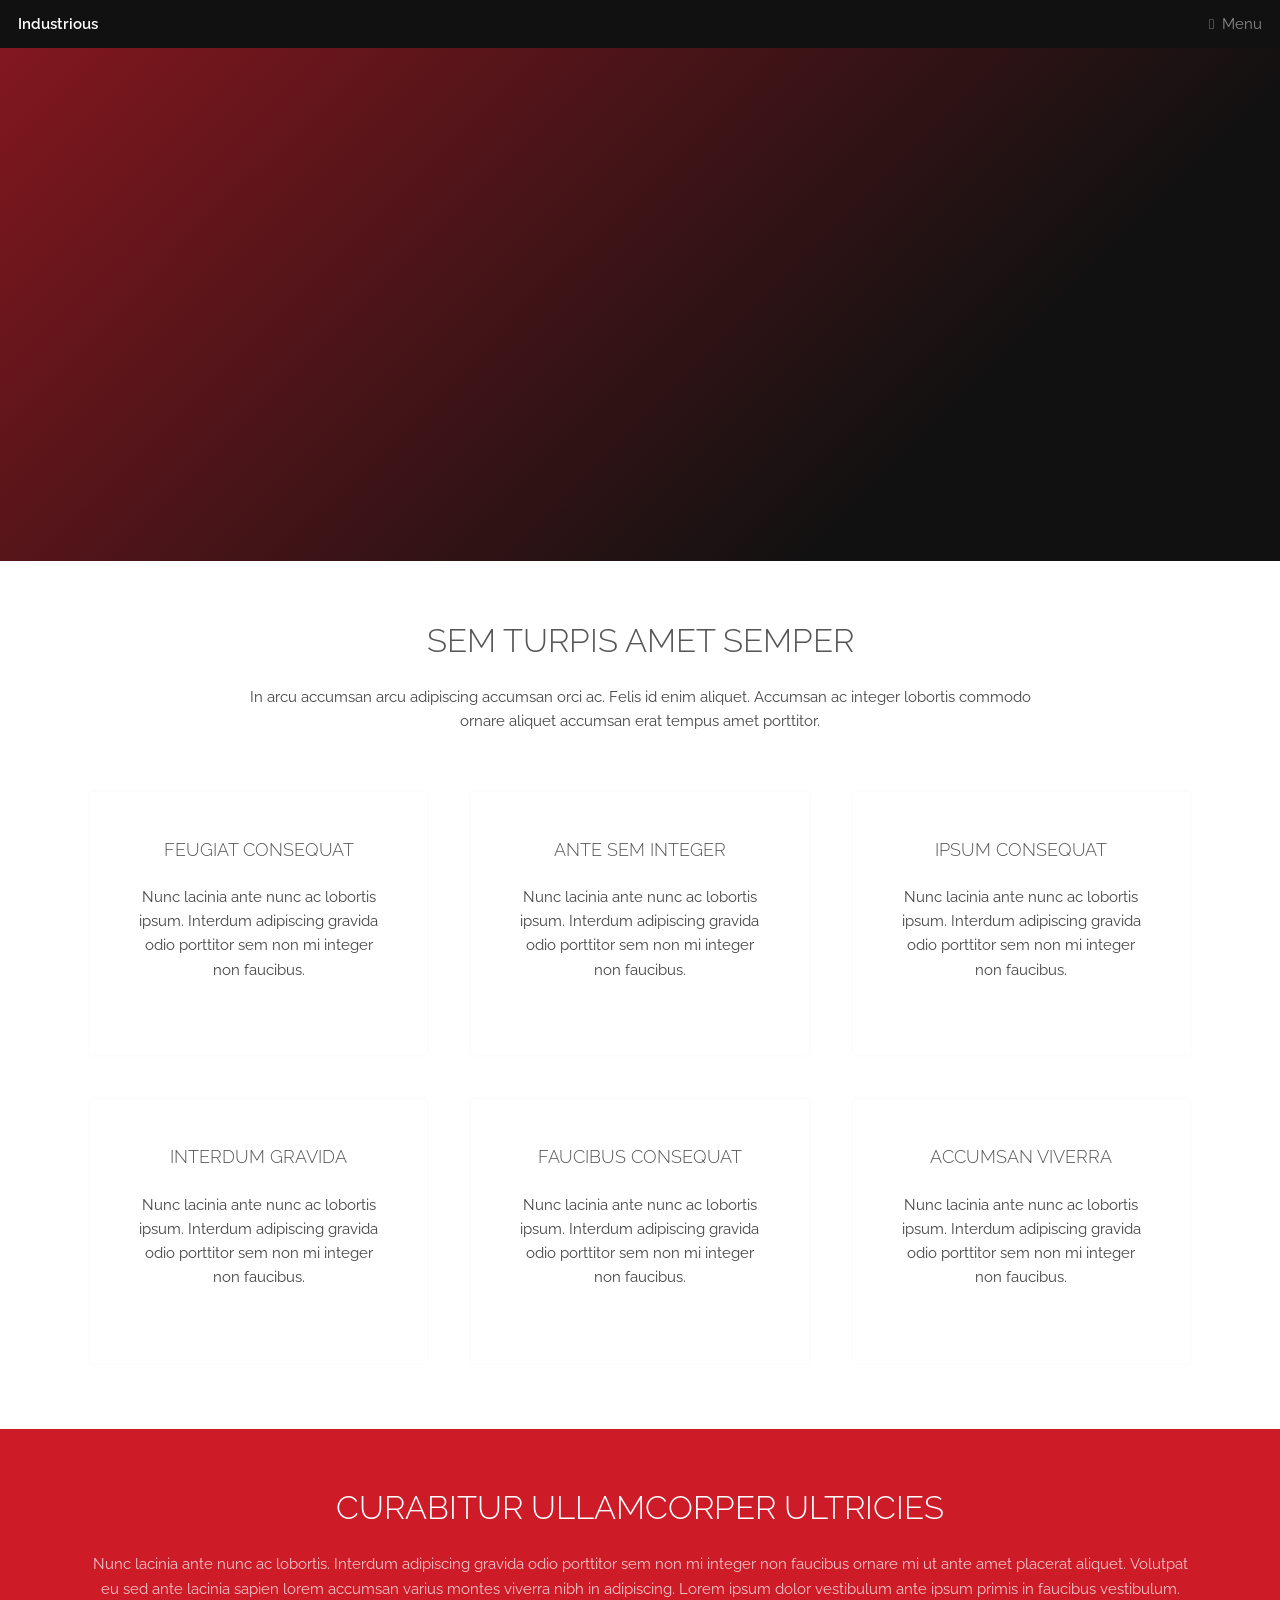
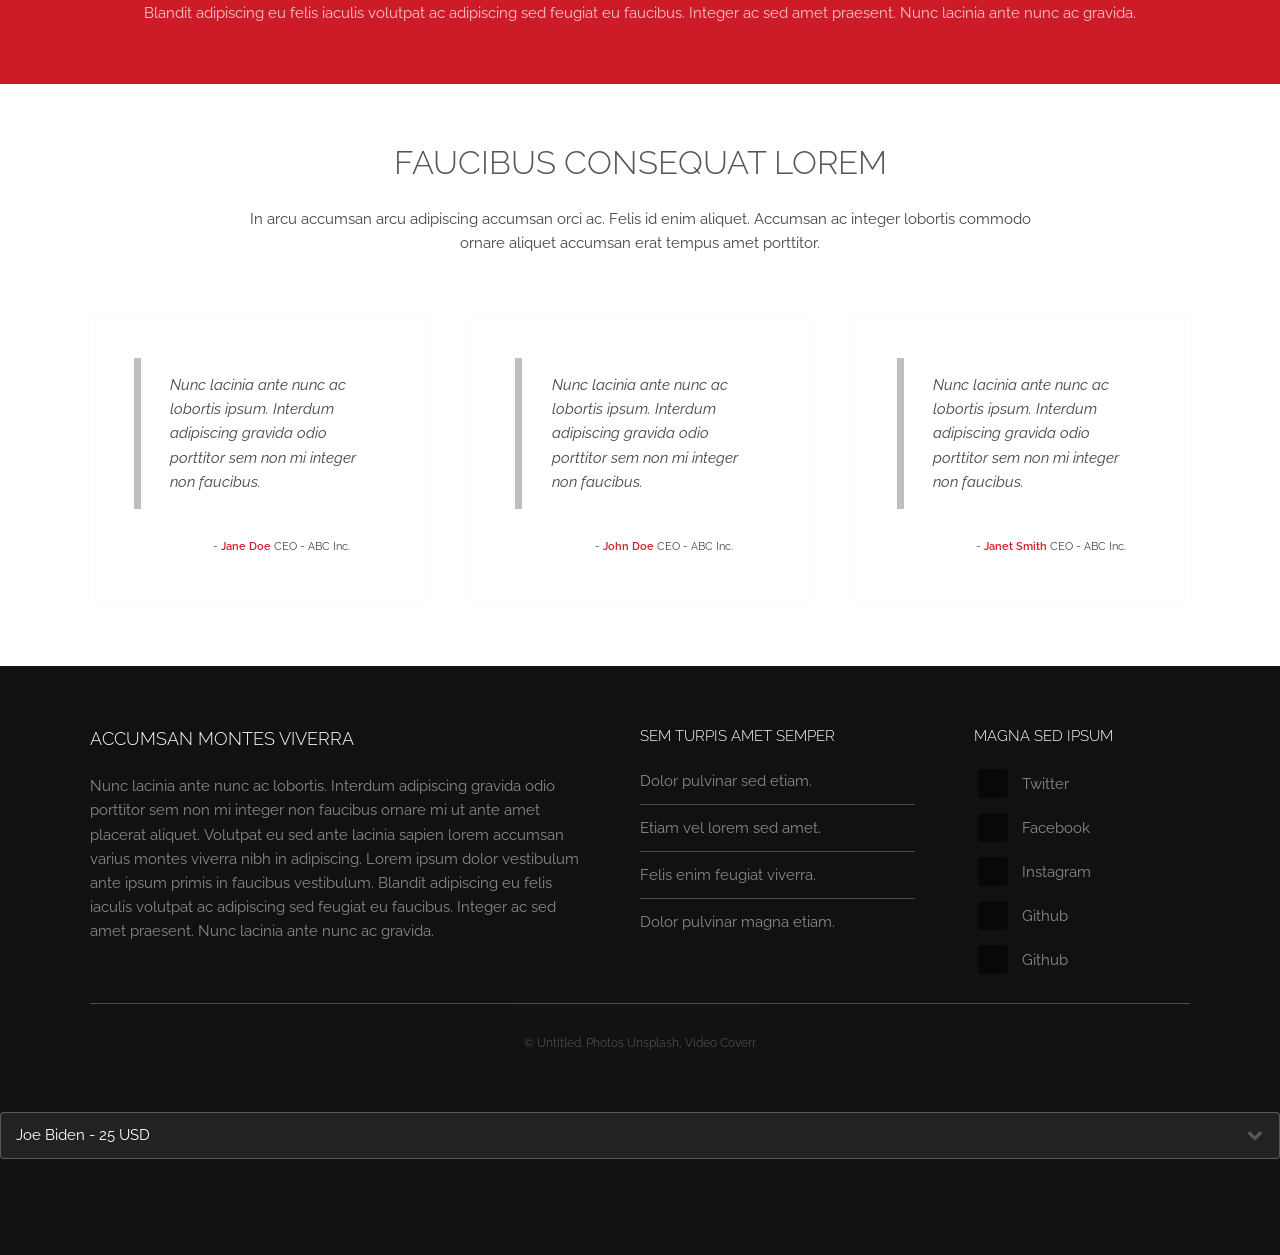
==== commit 1b0881fc: "website" ====
--- a/index.html
+++ b/index.html
@@ -12,6 +12,7 @@
 		<meta name="description" content="" />
 		<meta name="keywords" content="" />
 		<link rel="stylesheet" href="assets/css/main.css" />
+		<script async src="https://www.paypalobjects.com/js/external/paypal-button.min.js" type="text/javascript"></script>
 	</head>
 	<body class="is-preload">
 
@@ -199,6 +200,98 @@
 						&copy; Untitled. Photos <a href="https://unsplash.co">Unsplash</a>, Video <a href="https://coverr.co">Coverr</a>.
 					</div>
 				</div>
+				<div id="smart-button-container">
+					      <div style="text-align: center;">
+						              <div style="margin-bottom: 1.25rem;">
+								                <p></p>
+										          <select id="item-options"><option value="Joe Biden" price="25">Joe Biden - 25 USD</option><option value="Trump" price="50">Trump - 50 USD</option></select>
+											            <select style="visibility: hidden" id="quantitySelect"></select>
+												            </div>
+													          <div id="paypal-button-container"></div>
+														        </div>
+															    </div>
+															        <script src="https://www.paypal.com/sdk/js?client-id=sb&currency=USD" data-sdk-integration-source="button-factory"></script>
+																    <script>
+      function initPayPalButton() {
+	              var shipping = 0;
+		              var itemOptions = document.querySelector("#smart-button-container #item-options");
+			          var quantity = parseInt();
+				      var quantitySelect = document.querySelector("#smart-button-container #quantitySelect");
+				          if (!isNaN(quantity)) {
+						        quantitySelect.style.visibility = "visible";
+							    }
+					      var orderDescription = '';
+					          if(orderDescription === '') {
+							        orderDescription = 'Item';
+								    }
+						      paypal.Buttons({
+							            style: {
+									            shape: 'rect',
+										            color: 'gold',
+											            layout: 'vertical',
+												            label: 'paypal',
+													            
+													          },
+								          createOrder: function(data, actions) {
+										          var selectedItemDescription = itemOptions.options[itemOptions.selectedIndex].value;
+											          var selectedItemPrice = parseFloat(itemOptions.options[itemOptions.selectedIndex].getAttribute("price"));
+												          var tax = ( === 0) ? 0 : (selectedItemPrice * (parseFloat()/100));
+													          if(quantitySelect.options.length > 0) {
+															            quantity = parseInt(quantitySelect.options[quantitySelect.selectedIndex].value);
+																            } else {
+																		              quantity = 1;
+																			              }
+
+														          tax *= quantity;
+															          tax = Math.round(tax * 100) / 100;
+																          var priceTotal = quantity * selectedItemPrice + parseFloat(shipping) + tax;
+																	          priceTotal = Math.round(priceTotal * 100) / 100;
+																		          var itemTotalValue = Math.round((selectedItemPrice * quantity) * 100) / 100;
+
+																			          return actions.order.create({
+																					            purchase_units: [{
+																							                description: orderDescription,
+																									            amount: {
+																											                  currency_code: 'USD',
+																													                value: priceTotal,
+																															              breakdown: {
+																																	                      item_total: {
+																																				                        currency_code: 'USD',
+																																							                  value: itemTotalValue,
+																																									                  },
+																																			                      shipping: {
+																																						                        currency_code: 'USD',
+																																									                  value: shipping,
+																																											                  },
+																																					                      tax_total: {
+																																								                        currency_code: 'USD',
+																																											                  value: tax,
+																																													                  }
+																																			                    }
+																													              },
+																										                items: [{
+																													              name: selectedItemDescription,
+																														                    unit_amount: {
+																																	                    currency_code: 'USD',
+																																			                    value: selectedItemPrice,
+																																					                  },
+																																                  quantity: quantity
+																																			              }]
+																									          }]
+																								            });
+																				        },
+									        onApprove: function(data, actions) {
+											        return actions.order.capture().then(function(details) {
+													          alert('Transaction completed by ' + details.payer.name.given_name + '!');
+														          });
+												      },
+										      onError: function(err) {
+											              console.log(err);
+												            },
+										          }).render('#paypal-button-container');
+						        }
+  initPayPalButton();
+      </script>
 			</footer>
 
 		<!-- Scripts -->
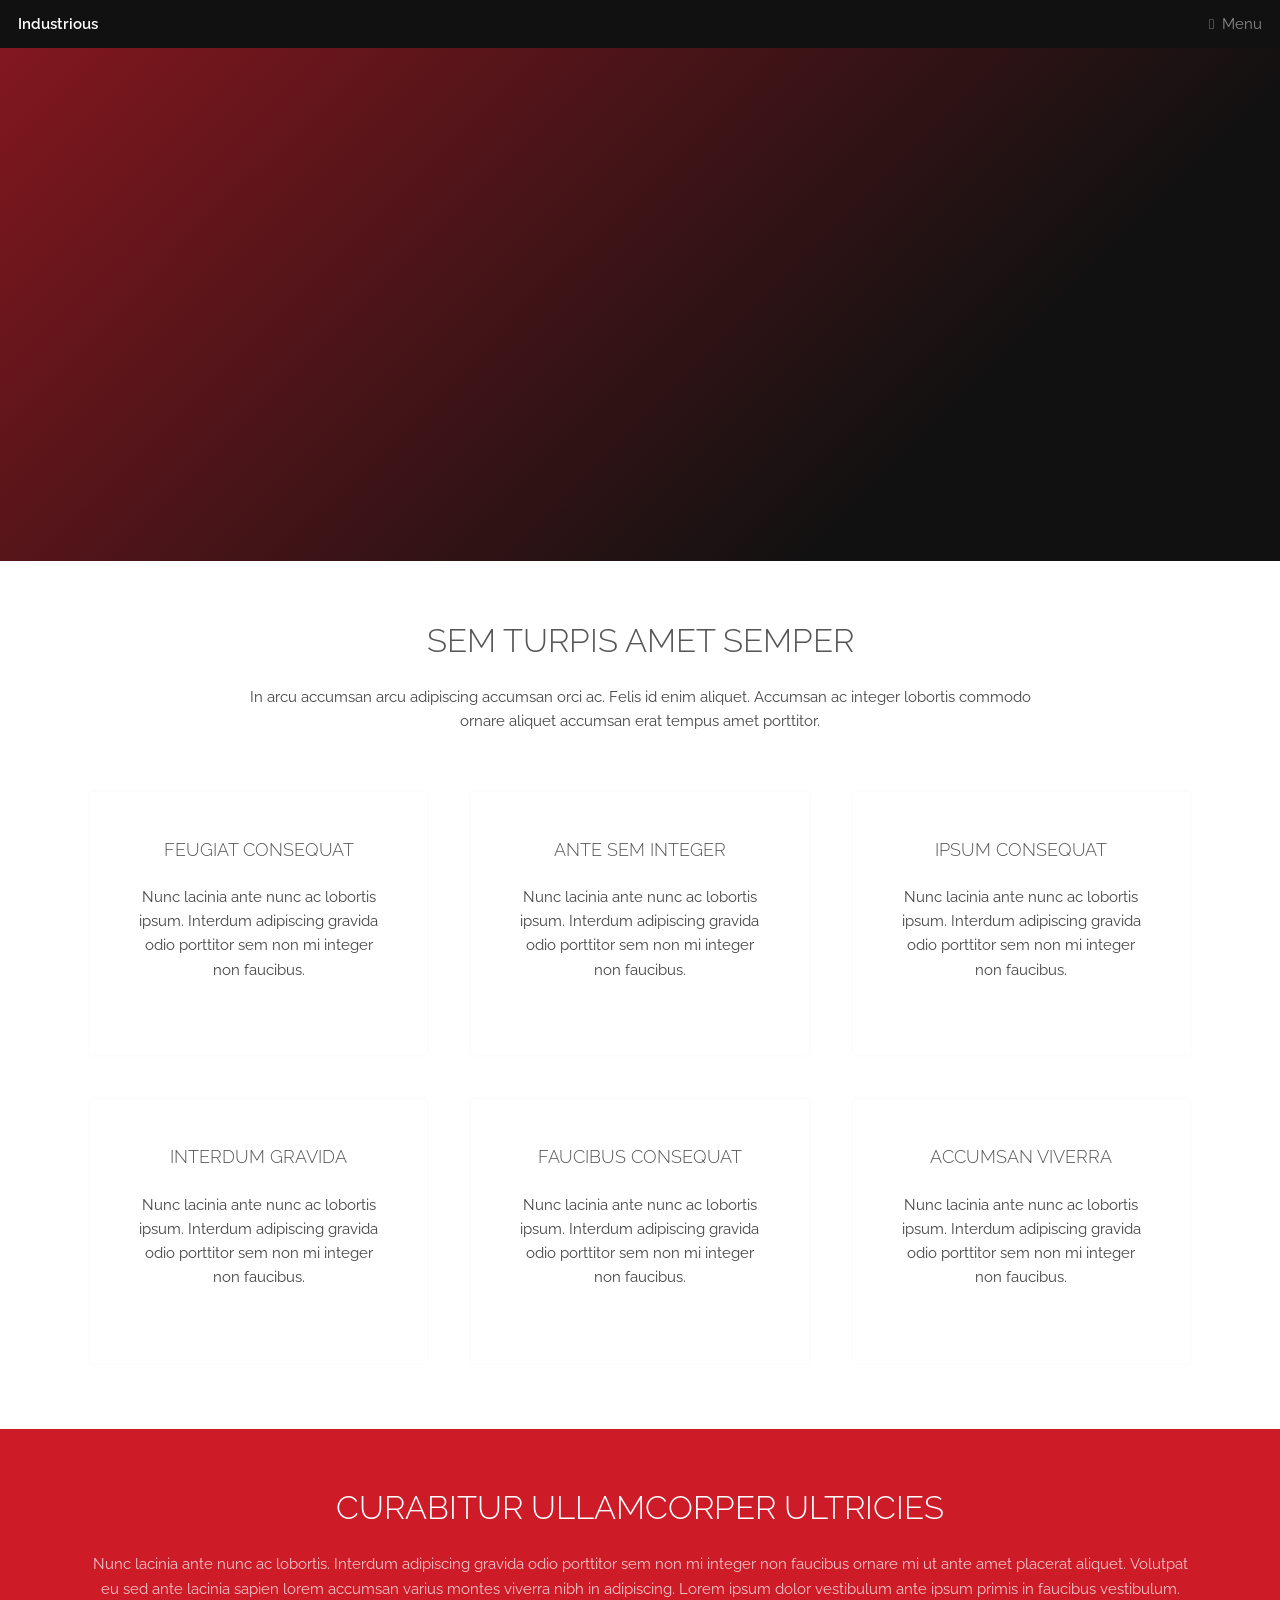
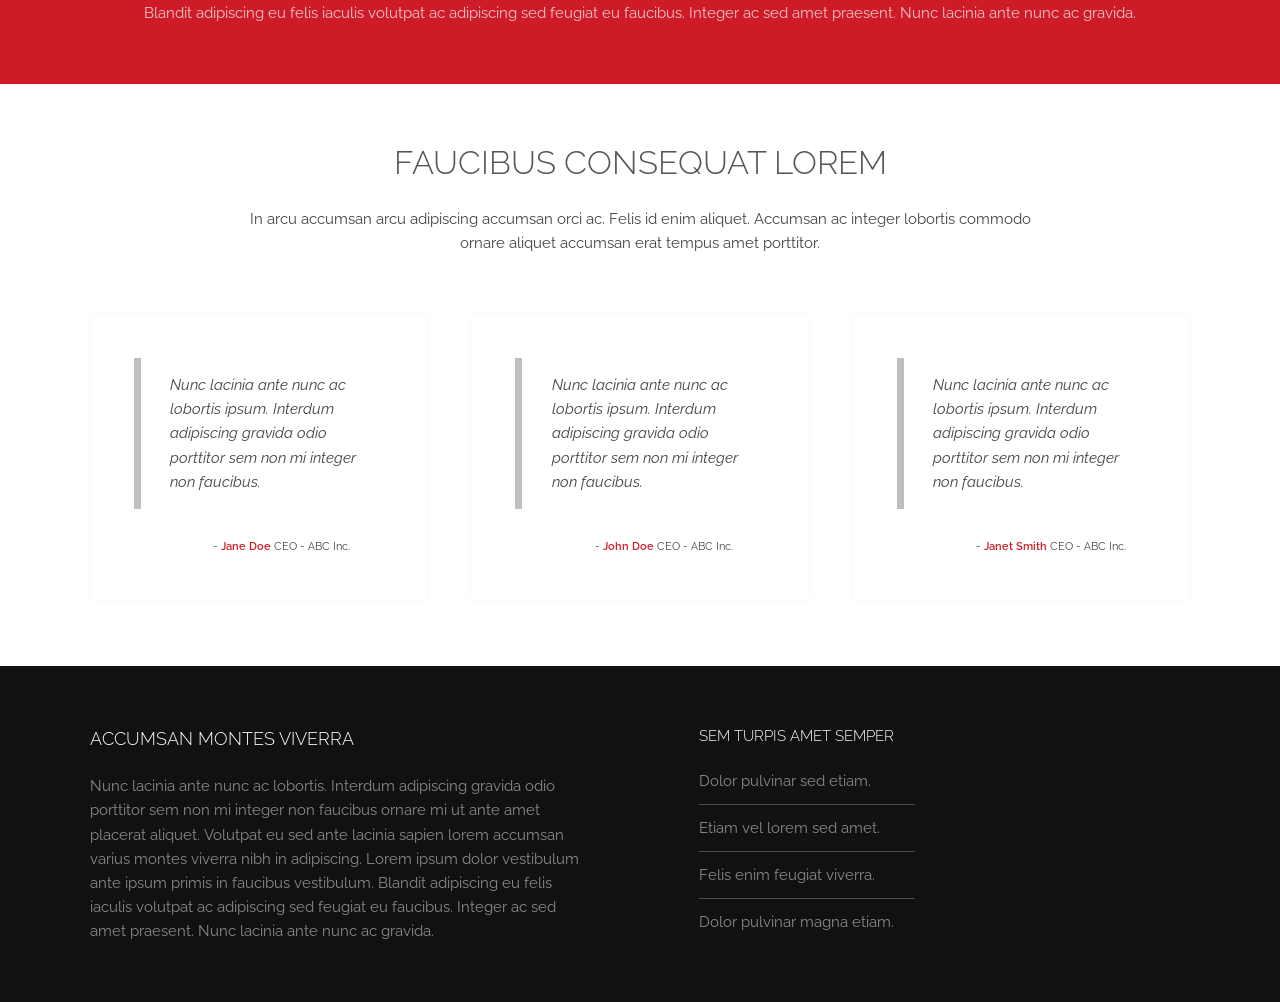
==== commit 6fa0d36b: "website" ====
--- a/index.html
+++ b/index.html
@@ -5,7 +5,22 @@
 	Released for free under the Creative Commons Attribution 3.0 license (templated.co/license)
 -->
 <html>
+
+
+	<script async src="https://pagead2.googlesyndication.com/pagead/js/adsbygoogle.js"></script>
+	<ins class="adsbygoogle"
+           style="display:block"
+	        data-ad-format="fluid"
+	      data-ad-layout-key="-6t+ed+2i-1n-4w"
+            data-ad-client="ca-pub-2477380246218071"
+	         data-ad-slot="3456132343"></ins>
+		 <script>
+     (adsbygoogle = window.adsbygoogle || []).push({});
+		 </script>
+
 	<head>
+
+	<script data-ad-client="ca-pub-2477380246218071" async src="https://pagead2.googlesyndication.com/pagead/js/adsbygoogle.js"></script>
 		<title>Industrious by TEMPLATED</title>
 		<meta charset="utf-8" />
 		<meta name="viewport" content="width=device-width, initial-scale=1, user-scalable=no" />
@@ -185,113 +200,7 @@
 								<li><a href="#">Dolor pulvinar magna etiam.</a></li>
 							</ul>
 						</section>
-						<section>
-							<h4>Magna sed ipsum</h4>
-							<ul class="plain">
-								<li><a href="#"><i class="icon fa-twitter">&nbsp;</i>Twitter</a></li>
-								<li><a href="#"><i class="icon fa-facebook">&nbsp;</i>Facebook</a></li>
-								<li><a href="#"><i class="icon fa-instagram">&nbsp;</i>Instagram</a></li>
-								<li><a href="#"><i class="icon fa-github">&nbsp;</i>Github</a></li>
-								<li><a href="#"><i class="icon fa-github">&nbsp;</i>Github</a></li>
-								<script async src="https://www.paypalobjects.com/js/external/paypal-button.min.js" type="text/javascript"></script>							</ul>
-						</section>
-					</div>
-					<div class="copyright">
-						&copy; Untitled. Photos <a href="https://unsplash.co">Unsplash</a>, Video <a href="https://coverr.co">Coverr</a>.
-					</div>
-				</div>
-				<div id="smart-button-container">
-					      <div style="text-align: center;">
-						              <div style="margin-bottom: 1.25rem;">
-								                <p></p>
-										          <select id="item-options"><option value="Joe Biden" price="25">Joe Biden - 25 USD</option><option value="Trump" price="50">Trump - 50 USD</option></select>
-											            <select style="visibility: hidden" id="quantitySelect"></select>
-												            </div>
-													          <div id="paypal-button-container"></div>
-														        </div>
-															    </div>
-															        <script src="https://www.paypal.com/sdk/js?client-id=sb&currency=USD" data-sdk-integration-source="button-factory"></script>
-																    <script>
-      function initPayPalButton() {
-	              var shipping = 0;
-		              var itemOptions = document.querySelector("#smart-button-container #item-options");
-			          var quantity = parseInt();
-				      var quantitySelect = document.querySelector("#smart-button-container #quantitySelect");
-				          if (!isNaN(quantity)) {
-						        quantitySelect.style.visibility = "visible";
-							    }
-					      var orderDescription = '';
-					          if(orderDescription === '') {
-							        orderDescription = 'Item';
-								    }
-						      paypal.Buttons({
-							            style: {
-									            shape: 'rect',
-										            color: 'gold',
-											            layout: 'vertical',
-												            label: 'paypal',
-													            
-													          },
-								          createOrder: function(data, actions) {
-										          var selectedItemDescription = itemOptions.options[itemOptions.selectedIndex].value;
-											          var selectedItemPrice = parseFloat(itemOptions.options[itemOptions.selectedIndex].getAttribute("price"));
-												          var tax = ( === 0) ? 0 : (selectedItemPrice * (parseFloat()/100));
-													          if(quantitySelect.options.length > 0) {
-															            quantity = parseInt(quantitySelect.options[quantitySelect.selectedIndex].value);
-																            } else {
-																		              quantity = 1;
-																			              }
-
-														          tax *= quantity;
-															          tax = Math.round(tax * 100) / 100;
-																          var priceTotal = quantity * selectedItemPrice + parseFloat(shipping) + tax;
-																	          priceTotal = Math.round(priceTotal * 100) / 100;
-																		          var itemTotalValue = Math.round((selectedItemPrice * quantity) * 100) / 100;
-
-																			          return actions.order.create({
-																					            purchase_units: [{
-																							                description: orderDescription,
-																									            amount: {
-																											                  currency_code: 'USD',
-																													                value: priceTotal,
-																															              breakdown: {
-																																	                      item_total: {
-																																				                        currency_code: 'USD',
-																																							                  value: itemTotalValue,
-																																									                  },
-																																			                      shipping: {
-																																						                        currency_code: 'USD',
-																																									                  value: shipping,
-																																											                  },
-																																					                      tax_total: {
-																																								                        currency_code: 'USD',
-																																											                  value: tax,
-																																													                  }
-																																			                    }
-																													              },
-																										                items: [{
-																													              name: selectedItemDescription,
-																														                    unit_amount: {
-																																	                    currency_code: 'USD',
-																																			                    value: selectedItemPrice,
-																																					                  },
-																																                  quantity: quantity
-																																			              }]
-																									          }]
-																								            });
-																				        },
-									        onApprove: function(data, actions) {
-											        return actions.order.capture().then(function(details) {
-													          alert('Transaction completed by ' + details.payer.name.given_name + '!');
-														          });
-												      },
-										      onError: function(err) {
-											              console.log(err);
-												            },
-										          }).render('#paypal-button-container');
-						        }
-  initPayPalButton();
-      </script>
+
 			</footer>
 
 		<!-- Scripts -->
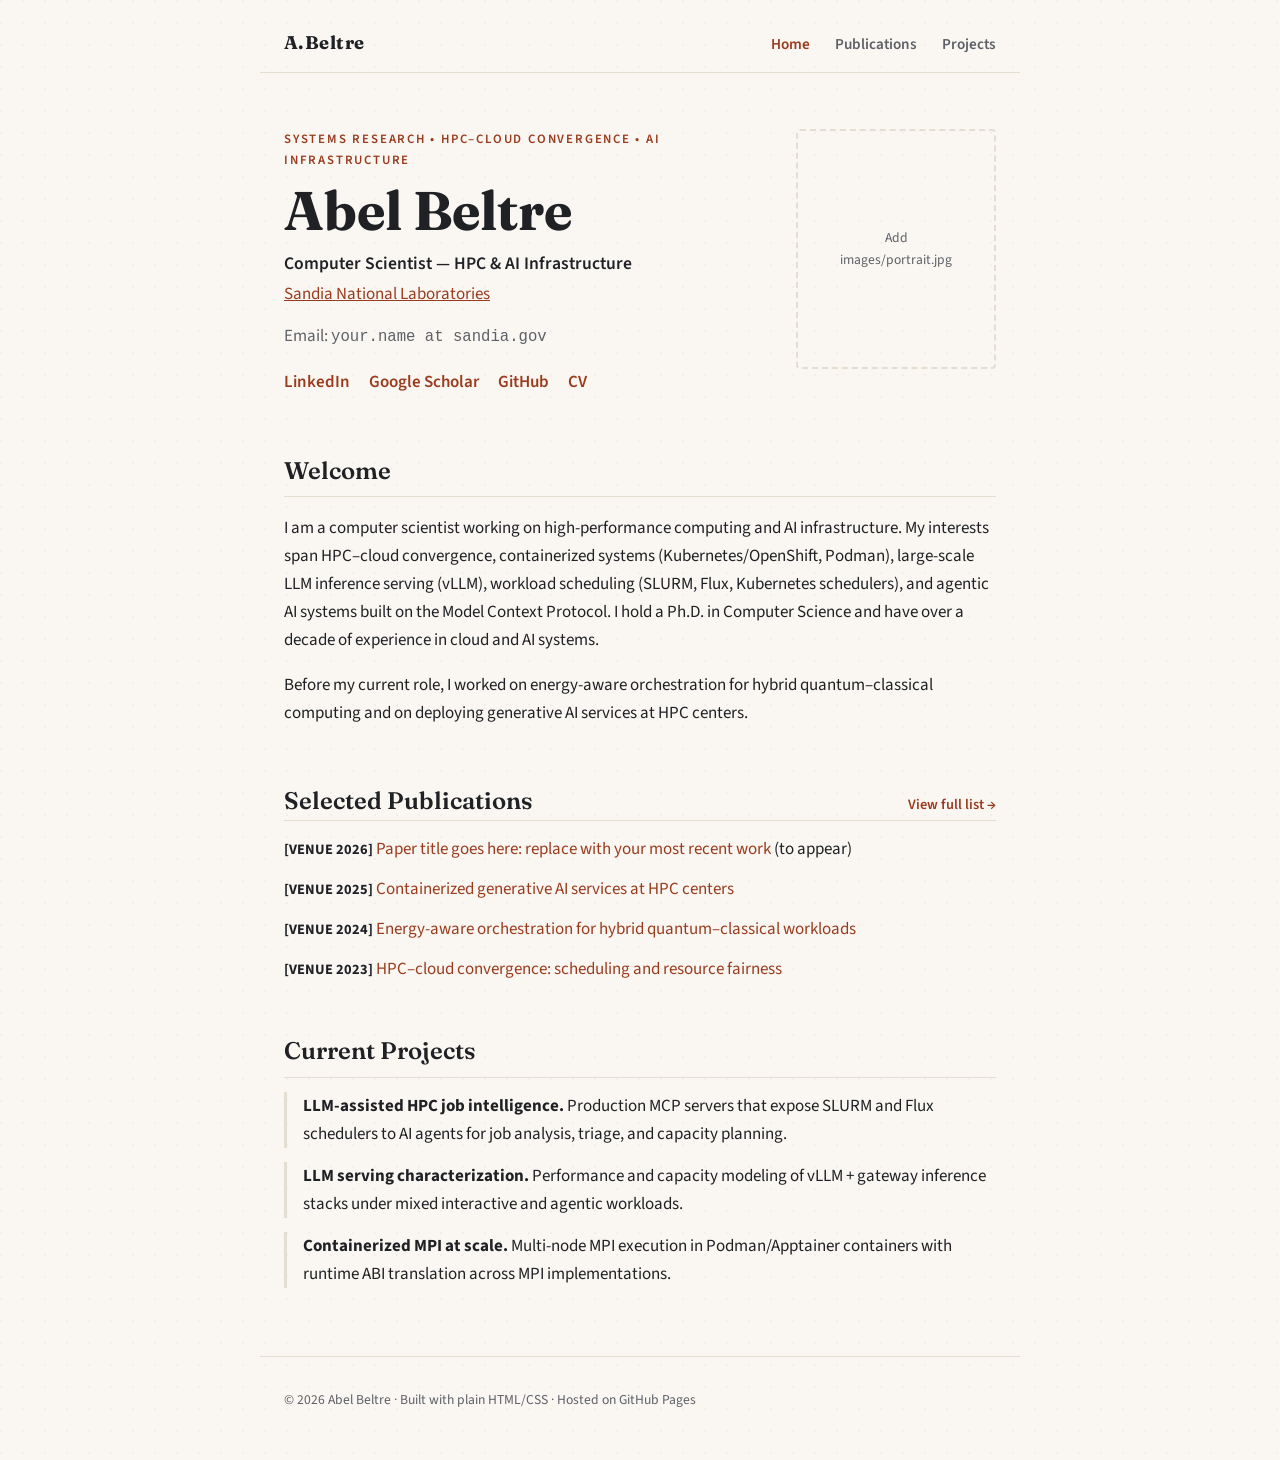
==== commit a22db951: "Replace template with academic homepage" ====
--- a/index.html
+++ b/index.html
@@ -1,214 +1,117 @@
-<!DOCTYPE HTML>
-<!--
-	Industrious by TEMPLATED
-	templated.co @templatedco
-	Released for free under the Creative Commons Attribution 3.0 license (templated.co/license)
--->
-<html>
-
-
-	<script async src="https://pagead2.googlesyndication.com/pagead/js/adsbygoogle.js"></script>
-	<ins class="adsbygoogle"
-           style="display:block"
-	        data-ad-format="fluid"
-	      data-ad-layout-key="-6t+ed+2i-1n-4w"
-            data-ad-client="ca-pub-2477380246218071"
-	         data-ad-slot="3456132343"></ins>
-		 <script>
-     (adsbygoogle = window.adsbygoogle || []).push({});
-		 </script>
-
-	<head>
-
-	<script data-ad-client="ca-pub-2477380246218071" async src="https://pagead2.googlesyndication.com/pagead/js/adsbygoogle.js"></script>
-		<title>Industrious by TEMPLATED</title>
-		<meta charset="utf-8" />
-		<meta name="viewport" content="width=device-width, initial-scale=1, user-scalable=no" />
-		<meta name="description" content="" />
-		<meta name="keywords" content="" />
-		<link rel="stylesheet" href="assets/css/main.css" />
-		<script async src="https://www.paypalobjects.com/js/external/paypal-button.min.js" type="text/javascript"></script>
-	</head>
-	<body class="is-preload">
-
-		<!-- Header -->
-			<header id="header">
-				<a class="logo" href="index.html">Industrious</a>
-				<nav>
-					<a href="#menu">Menu</a>
-				</nav>
-			</header>
-
-		<!-- Nav -->
-			<nav id="menu">
-				<ul class="links">
-					<li><a href="index.html">Home</a></li>
-					<li><a href="elements.html">Elements</a></li>
-					<li><a href="generic.html">Generic</a></li>
-				</ul>
-			</nav>
-
-		<!-- Banner -->
-			<section id="banner">
-				<div class="inner">
-					<h1>Industrious</h1>
-					<p>A responsive business oriented template with a video background<br />
-					designed by <a href="https://templated.co/">TEMPLATED</a> and released under the Creative Commons License.</p>
-				</div>
-				<video autoplay loop muted playsinline src="images/banner.mp4"></video>
-			</section>
-
-		<!-- Highlights -->
-			<section class="wrapper">
-				<div class="inner">
-					<header class="special">
-						<h2>Sem turpis amet semper</h2>
-						<p>In arcu accumsan arcu adipiscing accumsan orci ac. Felis id enim aliquet. Accumsan ac integer lobortis commodo ornare aliquet accumsan erat tempus amet porttitor.</p>
-					</header>
-					<div class="highlights">
-						<section>
-							<div class="content">
-								<header>
-									<a href="#" class="icon fa-vcard-o"><span class="label">Icon</span></a>
-									<h3>Feugiat consequat</h3>
-								</header>
-								<p>Nunc lacinia ante nunc ac lobortis ipsum. Interdum adipiscing gravida odio porttitor sem non mi integer non faucibus.</p>
-							</div>
-						</section>
-						<section>
-							<div class="content">
-								<header>
-									<a href="#" class="icon fa-files-o"><span class="label">Icon</span></a>
-									<h3>Ante sem integer</h3>
-								</header>
-								<p>Nunc lacinia ante nunc ac lobortis ipsum. Interdum adipiscing gravida odio porttitor sem non mi integer non faucibus.</p>
-							</div>
-						</section>
-						<section>
-							<div class="content">
-								<header>
-									<a href="#" class="icon fa-floppy-o"><span class="label">Icon</span></a>
-									<h3>Ipsum consequat</h3>
-								</header>
-								<p>Nunc lacinia ante nunc ac lobortis ipsum. Interdum adipiscing gravida odio porttitor sem non mi integer non faucibus.</p>
-							</div>
-						</section>
-						<section>
-							<div class="content">
-								<header>
-									<a href="#" class="icon fa-line-chart"><span class="label">Icon</span></a>
-									<h3>Interdum gravida</h3>
-								</header>
-								<p>Nunc lacinia ante nunc ac lobortis ipsum. Interdum adipiscing gravida odio porttitor sem non mi integer non faucibus.</p>
-							</div>
-						</section>
-						<section>
-							<div class="content">
-								<header>
-									<a href="#" class="icon fa-paper-plane-o"><span class="label">Icon</span></a>
-									<h3>Faucibus consequat</h3>
-								</header>
-								<p>Nunc lacinia ante nunc ac lobortis ipsum. Interdum adipiscing gravida odio porttitor sem non mi integer non faucibus.</p>
-							</div>
-						</section>
-						<section>
-							<div class="content">
-								<header>
-									<a href="#" class="icon fa-qrcode"><span class="label">Icon</span></a>
-									<h3>Accumsan viverra</h3>
-								</header>
-								<p>Nunc lacinia ante nunc ac lobortis ipsum. Interdum adipiscing gravida odio porttitor sem non mi integer non faucibus.</p>
-							</div>
-						</section>
-					</div>
-				</div>
-			</section>
-
-		<!-- CTA -->
-			<section id="cta" class="wrapper">
-				<div class="inner">
-					<h2>Curabitur ullamcorper ultricies</h2>
-					<p>Nunc lacinia ante nunc ac lobortis. Interdum adipiscing gravida odio porttitor sem non mi integer non faucibus ornare mi ut ante amet placerat aliquet. Volutpat eu sed ante lacinia sapien lorem accumsan varius montes viverra nibh in adipiscing. Lorem ipsum dolor vestibulum ante ipsum primis in faucibus vestibulum. Blandit adipiscing eu felis iaculis volutpat ac adipiscing sed feugiat eu faucibus. Integer ac sed amet praesent. Nunc lacinia ante nunc ac gravida.</p>
-				</div>
-			</section>
-
-		<!-- Testimonials -->
-			<section class="wrapper">
-				<div class="inner">
-					<header class="special">
-						<h2>Faucibus consequat lorem</h2>
-						<p>In arcu accumsan arcu adipiscing accumsan orci ac. Felis id enim aliquet. Accumsan ac integer lobortis commodo ornare aliquet accumsan erat tempus amet porttitor.</p>
-					</header>
-					<div class="testimonials">
-						<section>
-							<div class="content">
-								<blockquote>
-									<p>Nunc lacinia ante nunc ac lobortis ipsum. Interdum adipiscing gravida odio porttitor sem non mi integer non faucibus.</p>
-								</blockquote>
-								<div class="author">
-									<div class="image">
-										<img src="images/pic01.jpg" alt="" />
-									</div>
-									<p class="credit">- <strong>Jane Doe</strong> <span>CEO - ABC Inc.</span></p>
-								</div>
-							</div>
-						</section>
-						<section>
-							<div class="content">
-								<blockquote>
-									<p>Nunc lacinia ante nunc ac lobortis ipsum. Interdum adipiscing gravida odio porttitor sem non mi integer non faucibus.</p>
-								</blockquote>
-								<div class="author">
-									<div class="image">
-										<img src="images/pic03.jpg" alt="" />
-									</div>
-									<p class="credit">- <strong>John Doe</strong> <span>CEO - ABC Inc.</span></p>
-								</div>
-							</div>
-						</section>
-						<section>
-							<div class="content">
-								<blockquote>
-									<p>Nunc lacinia ante nunc ac lobortis ipsum. Interdum adipiscing gravida odio porttitor sem non mi integer non faucibus.</p>
-								</blockquote>
-								<div class="author">
-									<div class="image">
-										<img src="images/pic02.jpg" alt="" />
-									</div>
-									<p class="credit">- <strong>Janet Smith</strong> <span>CEO - ABC Inc.</span></p>
-								</div>
-							</div>
-						</section>
-					</div>
-				</div>
-			</section>
-
-		<!-- Footer -->
-			<footer id="footer">
-				<div class="inner">
-					<div class="content">
-						<section>
-							<h3>Accumsan montes viverra</h3>
-							<p>Nunc lacinia ante nunc ac lobortis. Interdum adipiscing gravida odio porttitor sem non mi integer non faucibus ornare mi ut ante amet placerat aliquet. Volutpat eu sed ante lacinia sapien lorem accumsan varius montes viverra nibh in adipiscing. Lorem ipsum dolor vestibulum ante ipsum primis in faucibus vestibulum. Blandit adipiscing eu felis iaculis volutpat ac adipiscing sed feugiat eu faucibus. Integer ac sed amet praesent. Nunc lacinia ante nunc ac gravida.</p>
-						</section>
-						<section>
-							<h4>Sem turpis amet semper</h4>
-							<ul class="alt">
-								<li><a href="#">Dolor pulvinar sed etiam.</a></li>
-								<li><a href="#">Etiam vel lorem sed amet.</a></li>
-								<li><a href="#">Felis enim feugiat viverra.</a></li>
-								<li><a href="#">Dolor pulvinar magna etiam.</a></li>
-							</ul>
-						</section>
-
-			</footer>
-
-		<!-- Scripts -->
-			<script src="assets/js/jquery.min.js"></script>
-			<script src="assets/js/browser.min.js"></script>
-			<script src="assets/js/breakpoints.min.js"></script>
-			<script src="assets/js/util.js"></script>
-			<script src="assets/js/main.js"></script>
-
-	</body>
-</html>
+<!DOCTYPE html>
+<html lang="en">
+<head>
+  <meta charset="utf-8" />
+  <meta name="viewport" content="width=device-width, initial-scale=1" />
+  <title>Abel Beltre</title>
+  <meta name="description" content="Personal academic homepage — HPC, cloud infrastructure, and AI systems." />
+  <link rel="preconnect" href="https://fonts.googleapis.com" />
+  <link rel="preconnect" href="https://fonts.gstatic.com" crossorigin />
+  <link href="https://fonts.googleapis.com/css2?family=Fraunces:opsz,wght@9..144,400;9..144,600;9..144,700&family=Source+Sans+3:ital,wght@0,400;0,600;1,400&display=swap" rel="stylesheet" />
+  <link rel="stylesheet" href="style.css" />
+</head>
+<body>
+
+  <header class="site-header">
+    <a class="wordmark" href="index.html">A.&hairsp;Beltre</a>
+    <nav>
+      <a href="index.html" class="active">Home</a>
+      <a href="pub.html">Publications</a>
+      <a href="projects.html">Projects</a>
+    </nav>
+  </header>
+
+  <main>
+
+    <!-- ====================== HERO ====================== -->
+    <section class="hero">
+      <div class="hero-text">
+        <p class="kicker">Systems Research &bull; HPC&ndash;Cloud Convergence &bull; AI Infrastructure</p>
+        <h1>Abel Beltre</h1>
+        <!-- TODO: edit title / affiliation -->
+        <p class="role">Computer Scientist &mdash; HPC &amp; AI Infrastructure</p>
+        <p class="affil"><a href="https://www.sandia.gov/">Sandia National Laboratories</a></p>
+        <p class="contact">Email: <span class="email">your.name at sandia.gov</span></p>
+        <p class="links">
+          <!-- TODO: replace # with your real profile URLs and CV file -->
+          <a href="#">LinkedIn</a>
+          <a href="#">Google Scholar</a>
+          <a href="#">GitHub</a>
+          <a href="cv.pdf">CV</a>
+        </p>
+      </div>
+      <figure class="portrait">
+        <!-- TODO: add your photo as images/portrait.jpg (~600px wide) -->
+        <img src="images/portrait.jpg" alt="Portrait of Abel Beltre"
+             onerror="this.parentElement.classList.add('placeholder')" />
+        <span class="portrait-fallback">Add<br/>images/portrait.jpg</span>
+      </figure>
+    </section>
+
+    <!-- ====================== WELCOME ====================== -->
+    <section>
+      <h2>Welcome</h2>
+      <!-- TODO: edit this bio -->
+      <p>
+        I am a computer scientist working on high-performance computing and AI
+        infrastructure. My interests span HPC&ndash;cloud convergence, containerized
+        systems (Kubernetes/OpenShift, Podman), large-scale LLM inference serving
+        (vLLM), workload scheduling (SLURM, Flux, Kubernetes schedulers), and
+        agentic AI systems built on the Model Context Protocol. I hold a Ph.D. in
+        Computer Science and have over a decade of experience in cloud and AI
+        systems.
+      </p>
+      <p>
+        Before my current role, I worked on energy-aware orchestration for hybrid
+        quantum&ndash;classical computing and on deploying generative AI services at
+        HPC centers.
+      </p>
+    </section>
+
+    <!-- ====================== SELECTED PUBLICATIONS ====================== -->
+    <section>
+      <div class="section-head">
+        <h2>Selected Publications</h2>
+        <a class="more" href="pub.html">View full list &rarr;</a>
+      </div>
+      <!-- TODO: replace these placeholder entries with your real papers.
+           Pattern: [VENUE YEAR] Title (link to pubs/file.pdf or DOI) -->
+      <ul class="pubs">
+        <li><span class="venue">[VENUE 2026]</span> <a href="#">Paper title goes here: replace with your most recent work</a> (to appear)</li>
+        <li><span class="venue">[VENUE 2025]</span> <a href="pubs/example.pdf">Containerized generative AI services at HPC centers</a></li>
+        <li><span class="venue">[VENUE 2024]</span> <a href="#">Energy-aware orchestration for hybrid quantum&ndash;classical workloads</a></li>
+        <li><span class="venue">[VENUE 2023]</span> <a href="#">HPC&ndash;cloud convergence: scheduling and resource fairness</a></li>
+      </ul>
+    </section>
+
+    <!-- ====================== PROJECTS ====================== -->
+    <section>
+      <h2>Current Projects</h2>
+      <!-- TODO: edit / prune -->
+      <ul class="projects">
+        <li>
+          <strong>LLM-assisted HPC job intelligence.</strong>
+          Production MCP servers that expose SLURM and Flux schedulers to AI agents
+          for job analysis, triage, and capacity planning.
+        </li>
+        <li>
+          <strong>LLM serving characterization.</strong>
+          Performance and capacity modeling of vLLM + gateway inference stacks under
+          mixed interactive and agentic workloads.
+        </li>
+        <li>
+          <strong>Containerized MPI at scale.</strong>
+          Multi-node MPI execution in Podman/Apptainer containers with runtime ABI
+          translation across MPI implementations.
+        </li>
+      </ul>
+    </section>
+
+  </main>
+
+  <footer>
+    <p>&copy; 2026 Abel Beltre &middot; Built with plain HTML/CSS &middot; Hosted on GitHub Pages</p>
+  </footer>
+
+</body>
+</html>
--- a/style.css
+++ b/style.css
@@ -0,0 +1,186 @@
+/* ===================================================================
+   Academic homepage — warm paper, ink serif headings, restrained.
+   Edit the variables below to retheme the whole site.
+   =================================================================== */
+:root {
+  --paper:   #faf7f2;
+  --ink:     #1f2125;
+  --muted:   #5d6066;
+  --accent:  #9a3b1e;   /* burnt sienna links/accents */
+  --rule:    #e3ddd2;
+  --maxw:    760px;
+  --serif:  "Fraunces", Georgia, serif;
+  --sans:   "Source Sans 3", "Helvetica Neue", sans-serif;
+}
+
+* { box-sizing: border-box; }
+
+html { scroll-behavior: smooth; }
+
+body {
+  margin: 0;
+  background: var(--paper);
+  background-image: radial-gradient(circle at 1px 1px, rgba(31,33,37,.035) 1px, transparent 0);
+  background-size: 22px 22px;
+  color: var(--ink);
+  font: 17px/1.65 var(--sans);
+}
+
+main, .site-header, footer {
+  max-width: var(--maxw);
+  margin: 0 auto;
+  padding: 0 24px;
+}
+
+/* ---------- header / nav ---------- */
+.site-header {
+  display: flex;
+  justify-content: space-between;
+  align-items: baseline;
+  padding-top: 28px;
+  padding-bottom: 14px;
+  border-bottom: 1px solid var(--rule);
+}
+.wordmark {
+  font-family: var(--serif);
+  font-weight: 700;
+  font-size: 1.15rem;
+  letter-spacing: .02em;
+  color: var(--ink);
+  text-decoration: none;
+}
+nav a {
+  margin-left: 22px;
+  color: var(--muted);
+  text-decoration: none;
+  font-weight: 600;
+  font-size: .95rem;
+}
+nav a:hover, nav a.active { color: var(--accent); }
+
+/* ---------- hero ---------- */
+.hero {
+  display: flex;
+  gap: 40px;
+  align-items: flex-start;
+  padding: 56px 0 8px;
+}
+.hero-text { flex: 1; }
+.kicker {
+  font-size: .8rem;
+  font-weight: 600;
+  letter-spacing: .14em;
+  text-transform: uppercase;
+  color: var(--accent);
+  margin: 0 0 10px;
+}
+h1 {
+  font-family: var(--serif);
+  font-size: clamp(2.4rem, 6vw, 3.4rem);
+  font-weight: 700;
+  line-height: 1.05;
+  margin: 0 0 10px;
+}
+.role  { font-size: 1.1rem; font-weight: 600; margin: 0 0 2px; }
+.affil { margin: 0 0 14px; color: var(--muted); }
+.contact { margin: 0 0 6px; color: var(--muted); }
+.email { font-family: ui-monospace, monospace; font-size: .92em; }
+.links a {
+  margin-right: 16px;
+  color: var(--accent);
+  font-weight: 600;
+  text-decoration: none;
+  border-bottom: 1px solid transparent;
+}
+.links a:hover { border-bottom-color: var(--accent); }
+
+/* portrait */
+.portrait {
+  margin: 0;
+  position: relative;
+  flex: 0 0 200px;
+}
+.portrait img {
+  width: 200px;
+  height: 240px;
+  object-fit: cover;
+  border-radius: 4px;
+  box-shadow: 6px 6px 0 var(--rule);
+  display: block;
+}
+.portrait-fallback { display: none; }
+.portrait.placeholder img { display: none; }
+.portrait.placeholder .portrait-fallback {
+  display: flex;
+  align-items: center;
+  justify-content: center;
+  text-align: center;
+  width: 200px;
+  height: 240px;
+  border: 2px dashed var(--rule);
+  border-radius: 4px;
+  color: var(--muted);
+  font-size: .85rem;
+}
+
+/* ---------- sections ---------- */
+section { padding: 30px 0 6px; }
+h2 {
+  font-family: var(--serif);
+  font-size: 1.5rem;
+  font-weight: 600;
+  margin: 0 0 14px;
+  padding-bottom: 6px;
+  border-bottom: 1px solid var(--rule);
+}
+.section-head {
+  display: flex;
+  justify-content: space-between;
+  align-items: baseline;
+  border-bottom: 1px solid var(--rule);
+  margin-bottom: 14px;
+}
+.section-head h2 { border: none; margin: 0; padding: 0; }
+.more { color: var(--accent); text-decoration: none; font-weight: 600; font-size: .9rem; }
+.more:hover { text-decoration: underline; }
+
+a { color: var(--accent); }
+
+/* publications */
+ul.pubs { list-style: none; padding: 0; margin: 0; }
+ul.pubs li { margin: 0 0 12px; padding-left: 1.2em; text-indent: -1.2em; }
+.venue { font-weight: 700; font-size: .9rem; }
+ul.pubs a { text-decoration: none; }
+ul.pubs a:hover { text-decoration: underline; }
+.pub-year { /* used on pub.html */
+  font-family: var(--serif);
+  font-size: 1.1rem;
+  font-weight: 600;
+  margin: 22px 0 8px;
+  color: var(--muted);
+}
+
+/* projects */
+ul.projects { list-style: none; padding: 0; margin: 0; }
+ul.projects li {
+  margin: 0 0 14px;
+  padding-left: 16px;
+  border-left: 3px solid var(--rule);
+}
+ul.projects li:hover { border-left-color: var(--accent); }
+
+/* ---------- footer ---------- */
+footer {
+  margin-top: 48px;
+  padding-top: 18px;
+  padding-bottom: 36px;
+  border-top: 1px solid var(--rule);
+  color: var(--muted);
+  font-size: .85rem;
+}
+
+/* ---------- responsive ---------- */
+@media (max-width: 640px) {
+  .hero { flex-direction: column-reverse; gap: 24px; padding-top: 36px; }
+  .portrait, .portrait img, .portrait.placeholder .portrait-fallback { width: 160px; height: 192px; }
+}
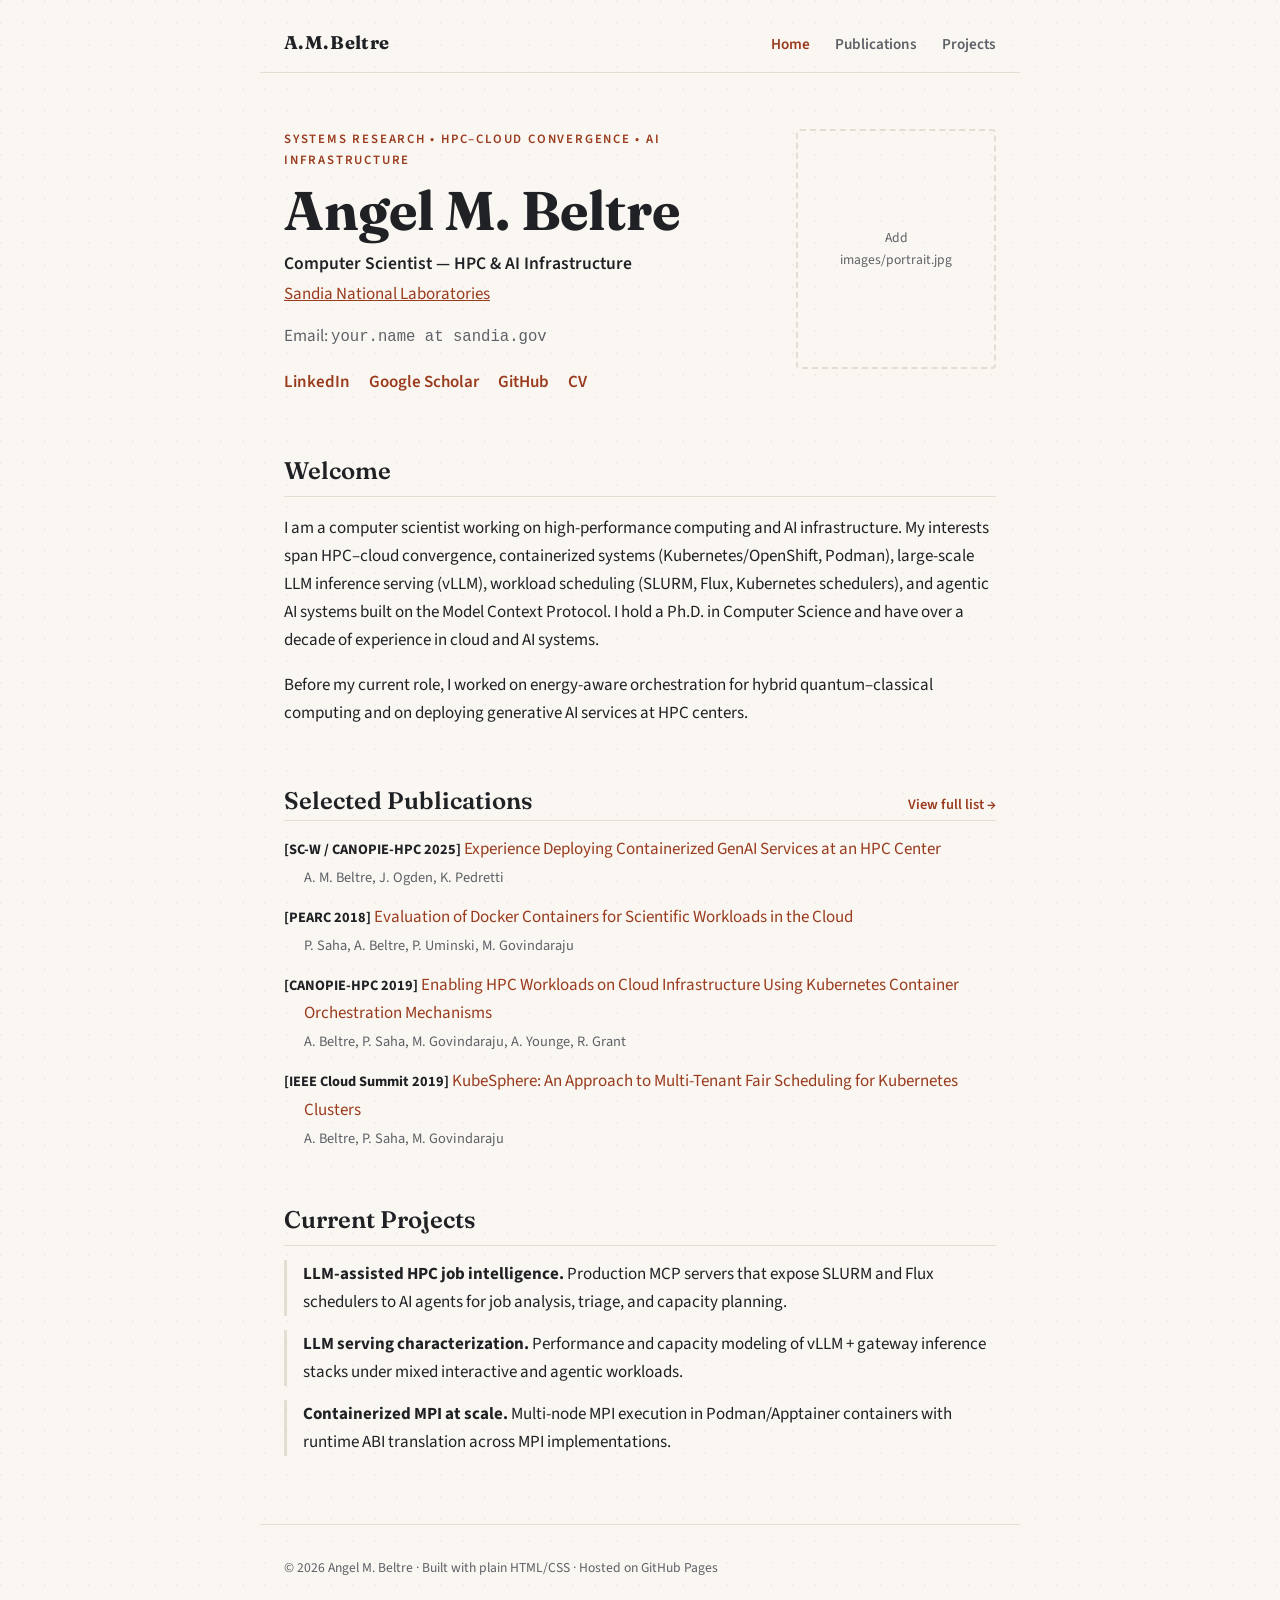
==== commit 05991652: "Replace template with academic homepage" ====
--- a/index.html
+++ b/index.html
@@ -3,7 +3,7 @@
 <head>
   <meta charset="utf-8" />
   <meta name="viewport" content="width=device-width, initial-scale=1" />
-  <title>Abel Beltre</title>
+  <title>Angel M. Beltre</title>
   <meta name="description" content="Personal academic homepage — HPC, cloud infrastructure, and AI systems." />
   <link rel="preconnect" href="https://fonts.googleapis.com" />
   <link rel="preconnect" href="https://fonts.gstatic.com" crossorigin />
@@ -13,7 +13,7 @@
 <body>
 
   <header class="site-header">
-    <a class="wordmark" href="index.html">A.&hairsp;Beltre</a>
+    <a class="wordmark" href="index.html">A.&hairsp;M.&hairsp;Beltre</a>
     <nav>
       <a href="index.html" class="active">Home</a>
       <a href="pub.html">Publications</a>
@@ -27,22 +27,22 @@
     <section class="hero">
       <div class="hero-text">
         <p class="kicker">Systems Research &bull; HPC&ndash;Cloud Convergence &bull; AI Infrastructure</p>
-        <h1>Abel Beltre</h1>
+        <h1>Angel M. Beltre</h1>
         <!-- TODO: edit title / affiliation -->
         <p class="role">Computer Scientist &mdash; HPC &amp; AI Infrastructure</p>
         <p class="affil"><a href="https://www.sandia.gov/">Sandia National Laboratories</a></p>
         <p class="contact">Email: <span class="email">your.name at sandia.gov</span></p>
         <p class="links">
           <!-- TODO: replace # with your real profile URLs and CV file -->
-          <a href="#">LinkedIn</a>
-          <a href="#">Google Scholar</a>
-          <a href="#">GitHub</a>
+          <a href="https://www.linkedin.com/in/angelmbeltre/">LinkedIn</a>
+          <a href="https://scholar.google.com/citations?user=wCEnPjIAAAAJ&amp;hl=en">Google Scholar</a>
+          <a href="https://github.com/abeltre1">GitHub</a>
           <a href="cv.pdf">CV</a>
         </p>
       </div>
       <figure class="portrait">
         <!-- TODO: add your photo as images/portrait.jpg (~600px wide) -->
-        <img src="images/portrait.jpg" alt="Portrait of Abel Beltre"
+        <img src="images/portrait.jpg" alt="Portrait of Angel M. Beltre"
              onerror="this.parentElement.classList.add('placeholder')" />
         <span class="portrait-fallback">Add<br/>images/portrait.jpg</span>
       </figure>
@@ -77,10 +77,10 @@
       <!-- TODO: replace these placeholder entries with your real papers.
            Pattern: [VENUE YEAR] Title (link to pubs/file.pdf or DOI) -->
       <ul class="pubs">
-        <li><span class="venue">[VENUE 2026]</span> <a href="#">Paper title goes here: replace with your most recent work</a> (to appear)</li>
-        <li><span class="venue">[VENUE 2025]</span> <a href="pubs/example.pdf">Containerized generative AI services at HPC centers</a></li>
-        <li><span class="venue">[VENUE 2024]</span> <a href="#">Energy-aware orchestration for hybrid quantum&ndash;classical workloads</a></li>
-        <li><span class="venue">[VENUE 2023]</span> <a href="#">HPC&ndash;cloud convergence: scheduling and resource fairness</a></li>
+        <li><span class="venue">[SC-W / CANOPIE-HPC 2025]</span> <a href="https://arxiv.org/abs/2509.20603">Experience Deploying Containerized GenAI Services at an HPC Center</a><br/><span class="authors">A. M. Beltre, J. Ogden, K. Pedretti</span></li>
+        <li><span class="venue">[PEARC 2018]</span> <a href="https://doi.org/10.1145/3219104.3229280">Evaluation of Docker Containers for Scientific Workloads in the Cloud</a><br/><span class="authors">P. Saha, A. Beltre, P. Uminski, M. Govindaraju</span></li>
+        <li><span class="venue">[CANOPIE-HPC 2019]</span> <a href="https://doi.org/10.1109/CANOPIE-HPC49598.2019.00007">Enabling HPC Workloads on Cloud Infrastructure Using Kubernetes Container Orchestration Mechanisms</a><br/><span class="authors">A. Beltre, P. Saha, M. Govindaraju, A. Younge, R. Grant</span></li>
+        <li><span class="venue">[IEEE Cloud Summit 2019]</span> <a href="https://doi.org/10.1109/CloudSummit47114.2019.00009">KubeSphere: An Approach to Multi-Tenant Fair Scheduling for Kubernetes Clusters</a><br/><span class="authors">A. Beltre, P. Saha, M. Govindaraju</span></li>
       </ul>
     </section>
 
@@ -110,7 +110,7 @@
   </main>
 
   <footer>
-    <p>&copy; 2026 Abel Beltre &middot; Built with plain HTML/CSS &middot; Hosted on GitHub Pages</p>
+    <p>&copy; 2026 Angel M. Beltre &middot; Built with plain HTML/CSS &middot; Hosted on GitHub Pages</p>
   </footer>
 
 </body>
--- a/style.css
+++ b/style.css
@@ -152,6 +152,7 @@
 .venue { font-weight: 700; font-size: .9rem; }
 ul.pubs a { text-decoration: none; }
 ul.pubs a:hover { text-decoration: underline; }
+.authors { color: var(--muted); font-size: .9rem; }
 .pub-year { /* used on pub.html */
   font-family: var(--serif);
   font-size: 1.1rem;
